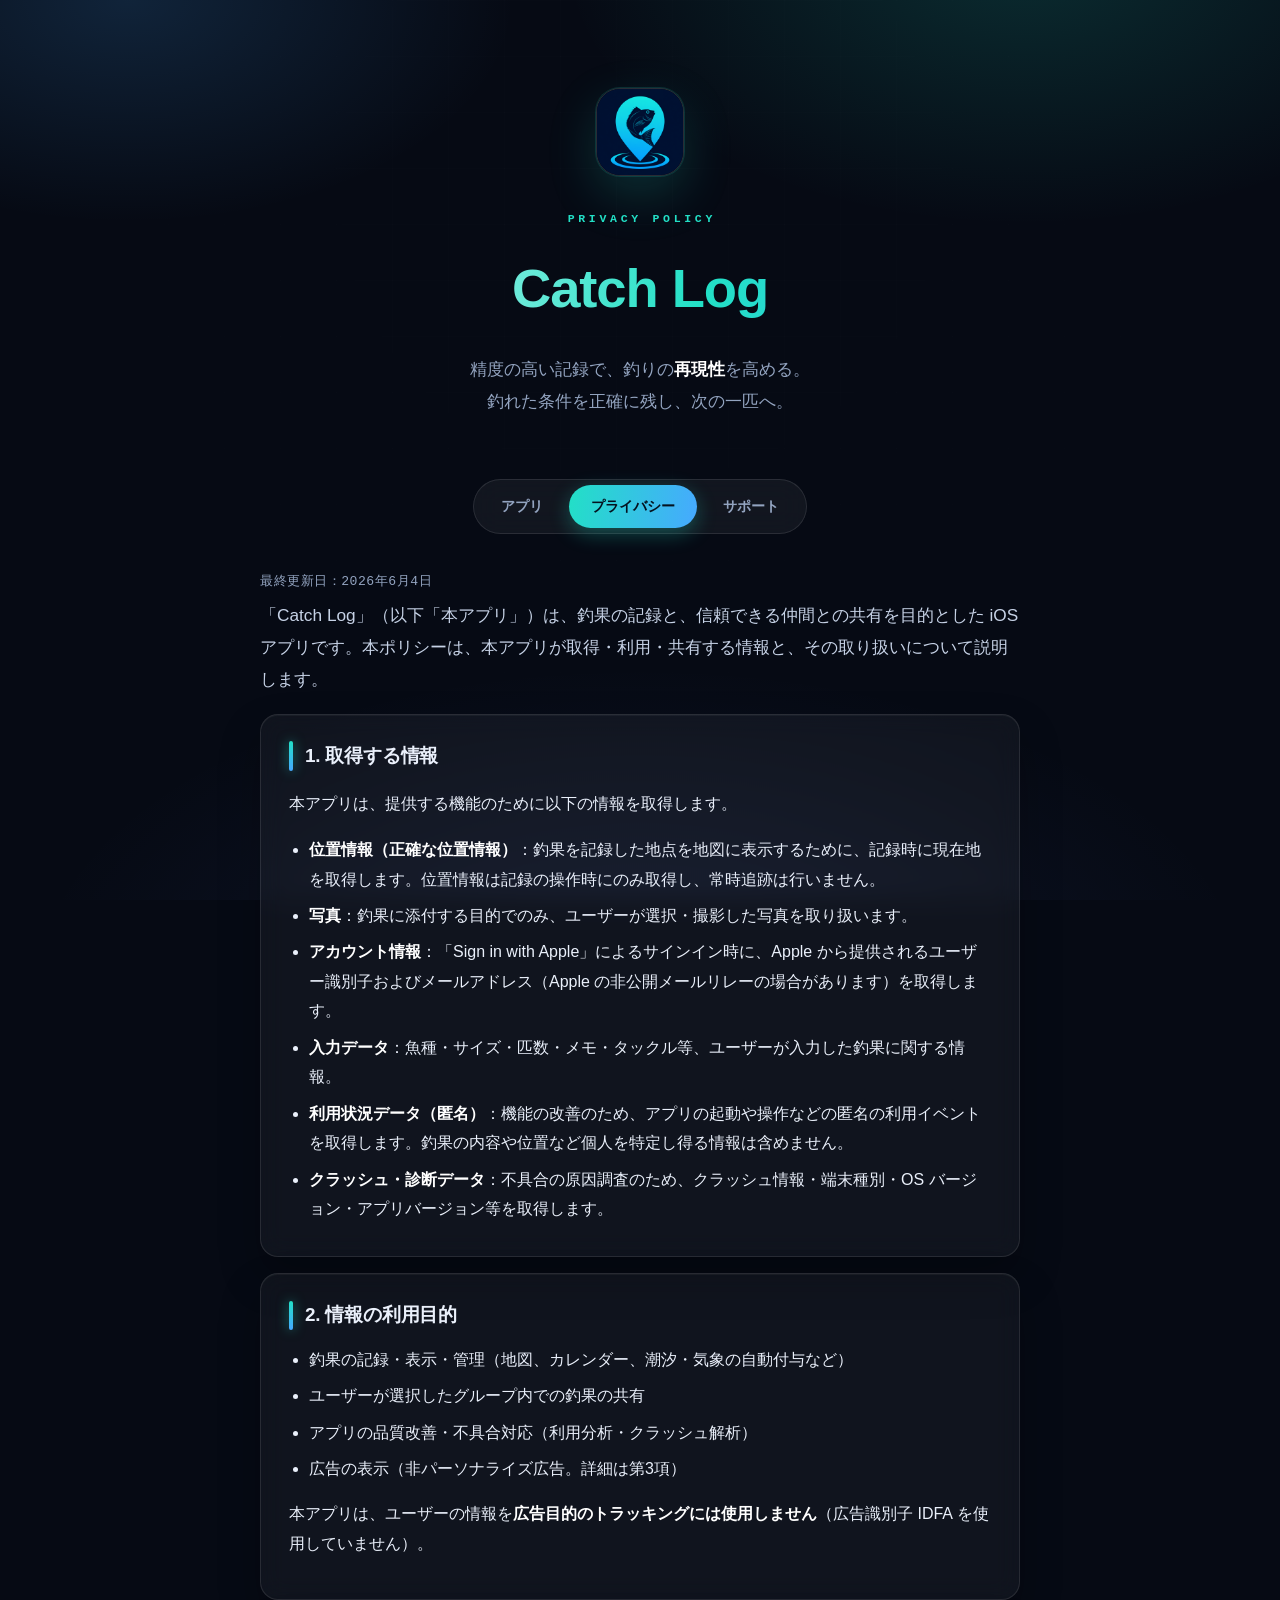
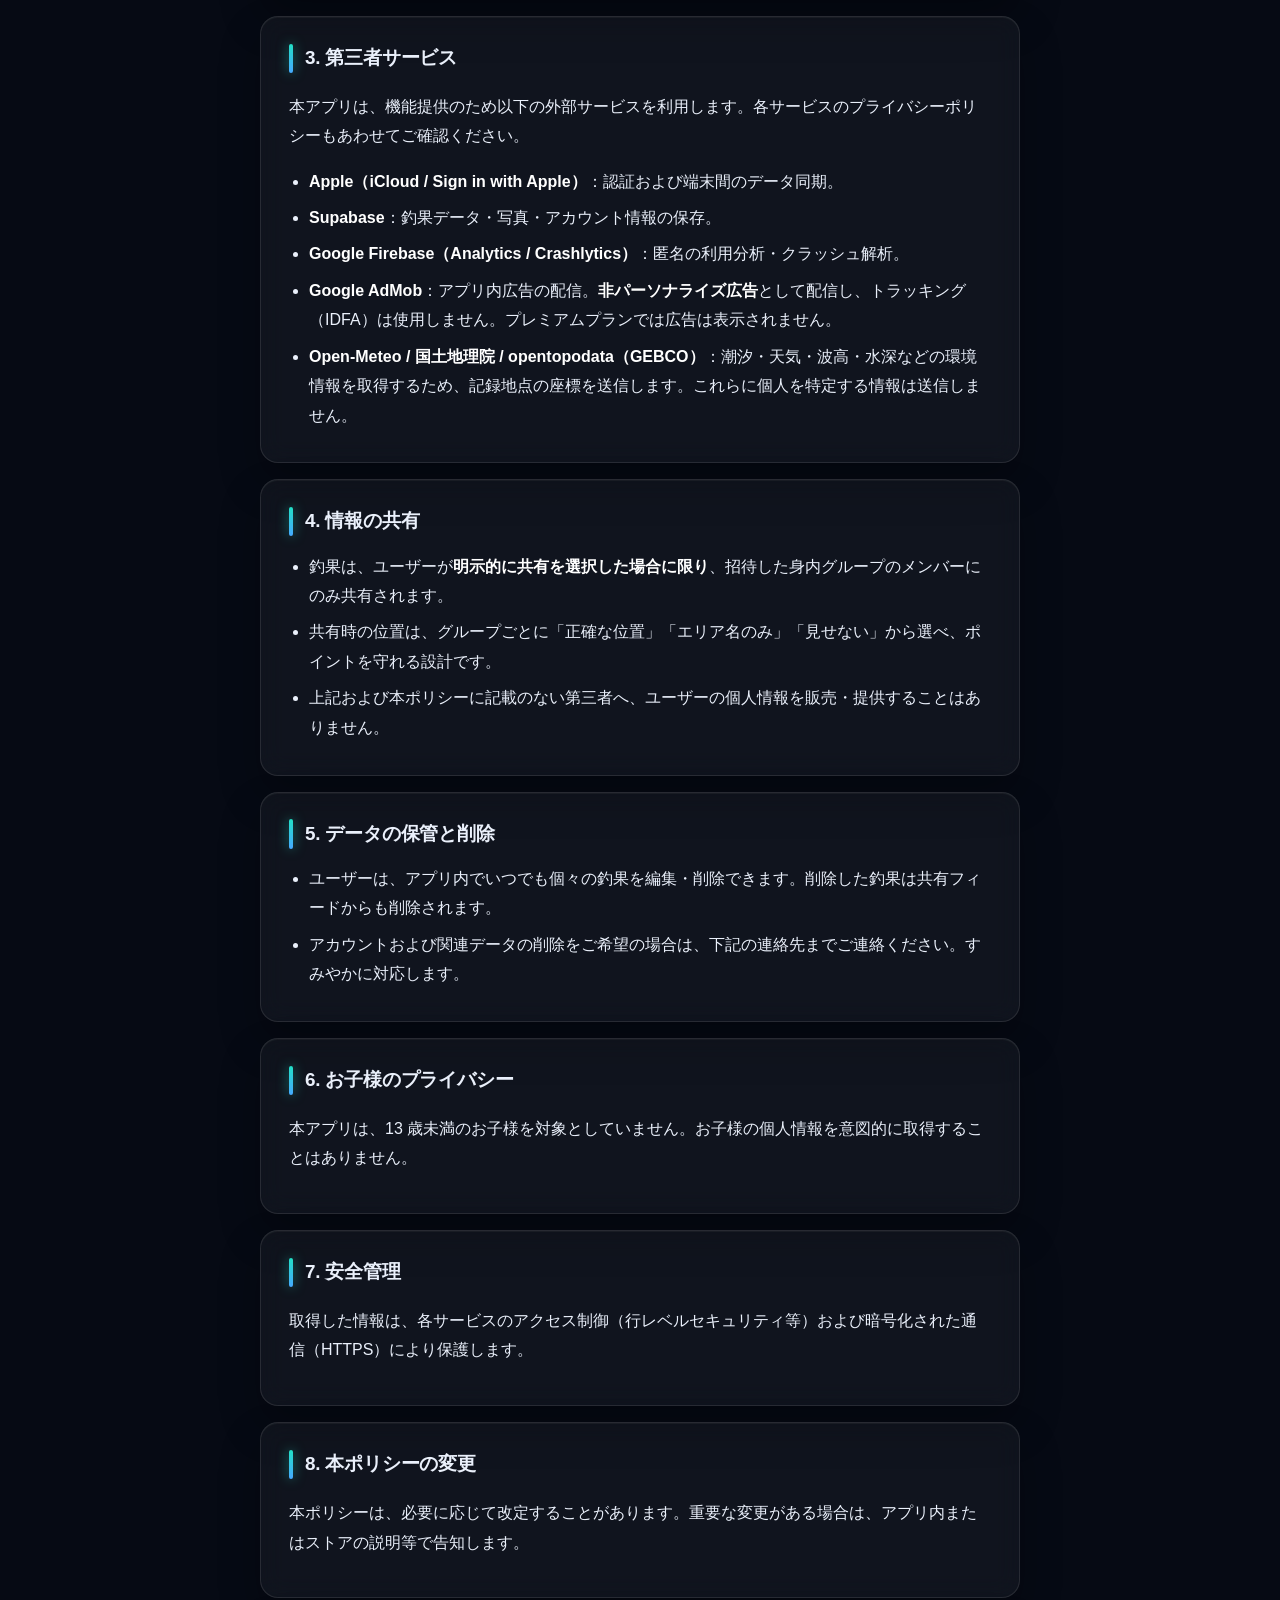
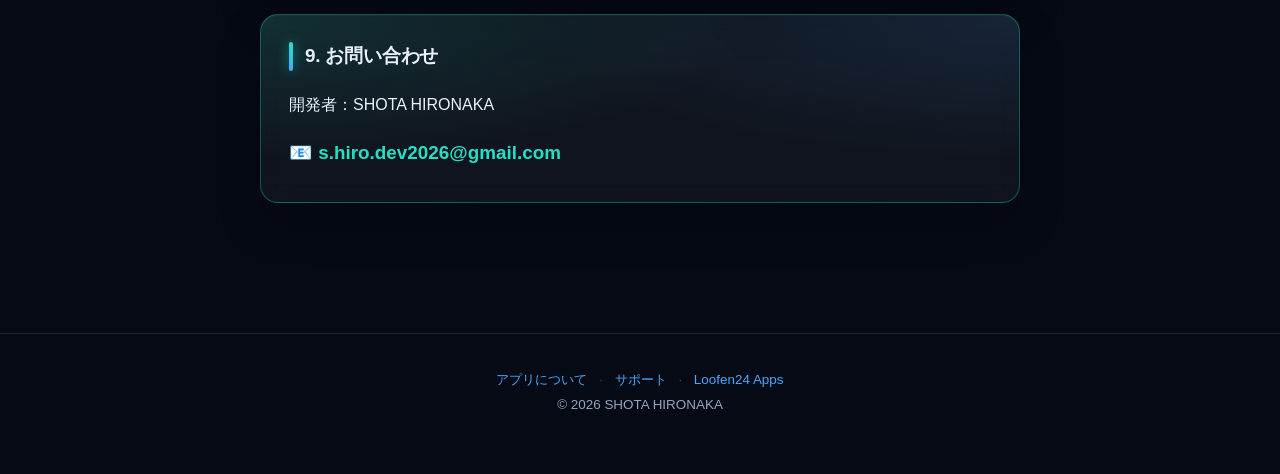
==== index.html @ 87014bbb "アプリ紹介ページ(/catchlog/)への相互リンクを追加(ナビ・フッター・関連リンク)" ====
<!DOCTYPE html>
<html lang="ja">
<head>
<meta charset="UTF-8">
<meta name="viewport" content="width=device-width, initial-scale=1.0">
<title>プライバシーポリシー — Catch Log</title>
<meta name="description" content="釣果記録アプリ Catch Log のプライバシーポリシー。">
<link rel="icon" type="image/png" href="./icon.png">
<link rel="apple-touch-icon" href="./apple-touch-icon.png">
<link rel="stylesheet" href="./style.css">
</head>
<body>

<header class="hero">
  <div class="badge"><img src="./icon.png" alt="Catch Log アイコン" width="84" height="84"></div>
  <p class="eyebrow">PRIVACY POLICY</p>
  <h1>Catch Log</h1>
  <p class="tagline">精度の高い記録で、釣りの<strong>再現性</strong>を高める。<br>釣れた条件を正確に残し、次の一匹へ。</p>
</header>

<nav class="tabs">
  <a href="/catchlog/">アプリ</a>
  <a href="./index.html" aria-current="page">プライバシー</a>
  <a href="./support.html">サポート</a>
</nav>

<main>
  <p class="updated">最終更新日：2026年6月4日</p>
  <p class="lead">「Catch Log」（以下「本アプリ」）は、釣果の記録と、信頼できる仲間との共有を目的とした iOS アプリです。本ポリシーは、本アプリが取得・利用・共有する情報と、その取り扱いについて説明します。</p>

  <section class="card">
    <h2>1. 取得する情報</h2>
    <p>本アプリは、提供する機能のために以下の情報を取得します。</p>
    <ul>
      <li><strong>位置情報（正確な位置情報）</strong>：釣果を記録した地点を地図に表示するために、記録時に現在地を取得します。位置情報は記録の操作時にのみ取得し、常時追跡は行いません。</li>
      <li><strong>写真</strong>：釣果に添付する目的でのみ、ユーザーが選択・撮影した写真を取り扱います。</li>
      <li><strong>アカウント情報</strong>：「Sign in with Apple」によるサインイン時に、Apple から提供されるユーザー識別子およびメールアドレス（Apple の非公開メールリレーの場合があります）を取得します。</li>
      <li><strong>入力データ</strong>：魚種・サイズ・匹数・メモ・タックル等、ユーザーが入力した釣果に関する情報。</li>
      <li><strong>利用状況データ（匿名）</strong>：機能の改善のため、アプリの起動や操作などの匿名の利用イベントを取得します。釣果の内容や位置など個人を特定し得る情報は含めません。</li>
      <li><strong>クラッシュ・診断データ</strong>：不具合の原因調査のため、クラッシュ情報・端末種別・OS バージョン・アプリバージョン等を取得します。</li>
    </ul>
  </section>

  <section class="card">
    <h2>2. 情報の利用目的</h2>
    <ul>
      <li>釣果の記録・表示・管理（地図、カレンダー、潮汐・気象の自動付与など）</li>
      <li>ユーザーが選択したグループ内での釣果の共有</li>
      <li>アプリの品質改善・不具合対応（利用分析・クラッシュ解析）</li>
      <li>広告の表示（非パーソナライズ広告。詳細は第3項）</li>
    </ul>
    <p>本アプリは、ユーザーの情報を<strong>広告目的のトラッキングには使用しません</strong>（広告識別子 IDFA を使用していません）。</p>
  </section>

  <section class="card">
    <h2>3. 第三者サービス</h2>
    <p>本アプリは、機能提供のため以下の外部サービスを利用します。各サービスのプライバシーポリシーもあわせてご確認ください。</p>
    <ul>
      <li><strong>Apple（iCloud / Sign in with Apple）</strong>：認証および端末間のデータ同期。</li>
      <li><strong>Supabase</strong>：釣果データ・写真・アカウント情報の保存。</li>
      <li><strong>Google Firebase（Analytics / Crashlytics）</strong>：匿名の利用分析・クラッシュ解析。</li>
      <li><strong>Google AdMob</strong>：アプリ内広告の配信。<strong>非パーソナライズ広告</strong>として配信し、トラッキング（IDFA）は使用しません。プレミアムプランでは広告は表示されません。</li>
      <li><strong>Open-Meteo / 国土地理院 / opentopodata（GEBCO）</strong>：潮汐・天気・波高・水深などの環境情報を取得するため、記録地点の座標を送信します。これらに個人を特定する情報は送信しません。</li>
    </ul>
  </section>

  <section class="card">
    <h2>4. 情報の共有</h2>
    <ul>
      <li>釣果は、ユーザーが<strong>明示的に共有を選択した場合に限り</strong>、招待した身内グループのメンバーにのみ共有されます。</li>
      <li>共有時の位置は、グループごとに「正確な位置」「エリア名のみ」「見せない」から選べ、ポイントを守れる設計です。</li>
      <li>上記および本ポリシーに記載のない第三者へ、ユーザーの個人情報を販売・提供することはありません。</li>
    </ul>
  </section>

  <section class="card">
    <h2>5. データの保管と削除</h2>
    <ul>
      <li>ユーザーは、アプリ内でいつでも個々の釣果を編集・削除できます。削除した釣果は共有フィードからも削除されます。</li>
      <li>アカウントおよび関連データの削除をご希望の場合は、下記の連絡先までご連絡ください。すみやかに対応します。</li>
    </ul>
  </section>

  <section class="card">
    <h2>6. お子様のプライバシー</h2>
    <p>本アプリは、13 歳未満のお子様を対象としていません。お子様の個人情報を意図的に取得することはありません。</p>
  </section>

  <section class="card">
    <h2>7. 安全管理</h2>
    <p>取得した情報は、各サービスのアクセス制御（行レベルセキュリティ等）および暗号化された通信（HTTPS）により保護します。</p>
  </section>

  <section class="card">
    <h2>8. 本ポリシーの変更</h2>
    <p>本ポリシーは、必要に応じて改定することがあります。重要な変更がある場合は、アプリ内またはストアの説明等で告知します。</p>
  </section>

  <section class="card highlight">
    <h2>9. お問い合わせ</h2>
    <p>開発者：SHOTA HIRONAKA</p>
    <p class="email">📧 <a href="mailto:s.hiro.dev2026@gmail.com">s.hiro.dev2026@gmail.com</a></p>
  </section>
</main>

<footer>
  <a href="/catchlog/">アプリについて</a>
  <span class="dot">·</span>
  <a href="./support.html">サポート</a>
  <span class="dot">·</span>
  <a href="/">Loofen24 Apps</a>
  <br>© 2026 SHOTA HIRONAKA
</footer>

</body>
</html>
---- style.css ----
/* Catch Log — 開発元サイト共通スタイル（先進的・テック系ダークテーマ）
   ブランド: 濃紺(#01173B) を基盤に ティール→シアン のグラデーションアクセント。 */

:root {
  --bg: #060a14;
  --bg-soft: #0b1426;
  --ink: #eaf0fb;
  --muted: #93a4c0;
  --teal: #22e0c6;
  --cyan: #46a9ff;
  --indigo: #6d8bff;
  --border: rgba(255, 255, 255, 0.10);
  --card: rgba(255, 255, 255, 0.045);
  --radius: 18px;
}

* { box-sizing: border-box; }
html { scroll-behavior: smooth; }
body {
  font-family: -apple-system, BlinkMacSystemFont, "Hiragino Sans", "Noto Sans JP", "Inter", sans-serif;
  line-height: 1.85;
  margin: 0;
  color: var(--ink);
  background: var(--bg);
  -webkit-font-smoothing: antialiased;
  position: relative;
  overflow-x: hidden;
}
/* 背景のグラデーション・グロー＋微細グリッド */
body::before {
  content: ""; position: fixed; inset: 0; z-index: -2; pointer-events: none;
  background:
    radial-gradient(60% 50% at 80% -5%, rgba(34, 224, 198, 0.16), transparent 60%),
    radial-gradient(55% 45% at 10% 0%, rgba(70, 169, 255, 0.16), transparent 55%),
    radial-gradient(80% 60% at 50% 110%, rgba(109, 139, 255, 0.10), transparent 60%),
    var(--bg);
}
body::after {
  content: ""; position: fixed; inset: 0; z-index: -1; pointer-events: none; opacity: .5;
  background-image:
    linear-gradient(rgba(255,255,255,.025) 1px, transparent 1px),
    linear-gradient(90deg, rgba(255,255,255,.025) 1px, transparent 1px);
  background-size: 56px 56px;
  mask-image: radial-gradient(circle at 50% 20%, #000 0%, transparent 75%);
  -webkit-mask-image: radial-gradient(circle at 50% 20%, #000 0%, transparent 75%);
}

a { color: var(--cyan); text-decoration: none; }
a:hover { color: var(--teal); }

/* ---- ヒーロー ---- */
.hero { text-align: center; padding: 88px 20px 36px; }
.hero .badge {
  display: inline-block; width: 88px; height: 88px; margin-bottom: 22px;
  border-radius: 24px; overflow: hidden;
  border: 1px solid rgba(255, 255, 255, 0.14);
  box-shadow: 0 0 0 1px rgba(34,224,198,.15), 0 18px 50px rgba(34, 224, 198, 0.18);
}
.hero .badge img { width: 100%; height: 100%; display: block; object-fit: cover; }
.hero .eyebrow {
  font-family: ui-monospace, "SF Mono", Menlo, monospace;
  letter-spacing: .32em; font-size: .72rem; font-weight: 600;
  color: var(--teal); margin: 0 0 10px; text-indent: .32em;
}
.hero h1 {
  font-size: clamp(2.4rem, 6vw, 3.4rem); margin: 0; font-weight: 800; letter-spacing: -.02em;
  background: linear-gradient(100deg, #ffffff 10%, var(--teal) 55%, var(--cyan) 100%);
  -webkit-background-clip: text; background-clip: text; color: transparent;
}
.hero .tagline { font-size: 1.08rem; color: var(--muted); margin: 14px auto 0; max-width: 30em; }

/* ---- ナビ（セグメント風グラスピル） ---- */
nav.tabs {
  position: sticky; top: 16px; z-index: 10;
  display: flex; gap: 4px; justify-content: center; width: fit-content; margin: 26px auto 0;
  padding: 5px; border-radius: 999px;
  background: rgba(255, 255, 255, 0.05); border: 1px solid var(--border);
  backdrop-filter: blur(14px); -webkit-backdrop-filter: blur(14px);
}
nav.tabs a {
  color: var(--muted); padding: 8px 22px; border-radius: 999px; font-size: .9rem; font-weight: 600;
}
nav.tabs a:hover { color: var(--ink); }
nav.tabs a[aria-current="page"] {
  color: #04121f;
  background: linear-gradient(100deg, var(--teal), var(--cyan));
  box-shadow: 0 6px 20px rgba(34, 224, 198, 0.3);
}

/* ---- 本文 ---- */
main { max-width: 800px; margin: 0 auto; padding: 36px 20px 90px; }
.updated {
  color: var(--muted); font-size: .82rem; margin: 0 0 6px;
  font-family: ui-monospace, "SF Mono", Menlo, monospace; letter-spacing: .04em;
}
.lead { font-size: 1.08rem; color: #c6d2e6; margin-top: .2em; }

.card {
  position: relative;
  background: var(--card);
  border: 1px solid var(--border);
  border-radius: var(--radius);
  padding: 24px 28px;
  margin: 16px 0;
  backdrop-filter: blur(12px); -webkit-backdrop-filter: blur(12px);
  box-shadow: 0 1px 0 rgba(255,255,255,.04) inset, 0 20px 40px rgba(0, 0, 0, 0.25);
  transition: transform .25s ease, border-color .25s ease, box-shadow .25s ease;
}
.card:hover {
  transform: translateY(-3px);
  border-color: rgba(34, 224, 198, 0.4);
  box-shadow: 0 1px 0 rgba(255,255,255,.06) inset, 0 26px 56px rgba(0, 0, 0, 0.35);
}
.card h2 {
  font-size: 1.18rem; margin: 0 0 .65em; padding-left: 16px; position: relative;
  color: var(--ink); letter-spacing: -.01em;
}
.card h2::before {
  content: ""; position: absolute; left: 0; top: .15em; bottom: .15em; width: 4px; border-radius: 4px;
  background: linear-gradient(var(--teal), var(--cyan));
  box-shadow: 0 0 12px rgba(34, 224, 198, 0.6);
}
ul { padding-left: 1.25em; margin: .5em 0; }
li { margin: .42em 0; }
strong { color: #fff; }
code { background: rgba(70,169,255,.14); color: #bfe0ff; padding: 1px 6px; border-radius: 6px; font-size: .9em; }

/* 連絡先などの強調カード */
.highlight {
  background:
    radial-gradient(120% 140% at 0% 0%, rgba(34,224,198,.14), transparent 55%),
    radial-gradient(120% 140% at 100% 0%, rgba(70,169,255,.12), transparent 55%),
    var(--card);
  border-color: rgba(34, 224, 198, 0.3);
}
.email { font-size: 1.18rem; font-weight: 700; margin: .4em 0; }
.email a { color: var(--teal); }

footer {
  text-align: center; color: var(--muted); font-size: .84rem;
  padding: 34px 20px 56px; margin-top: 24px;
  border-top: 1px solid var(--border);
}
footer .dot { opacity: .4; margin: 0 8px; }
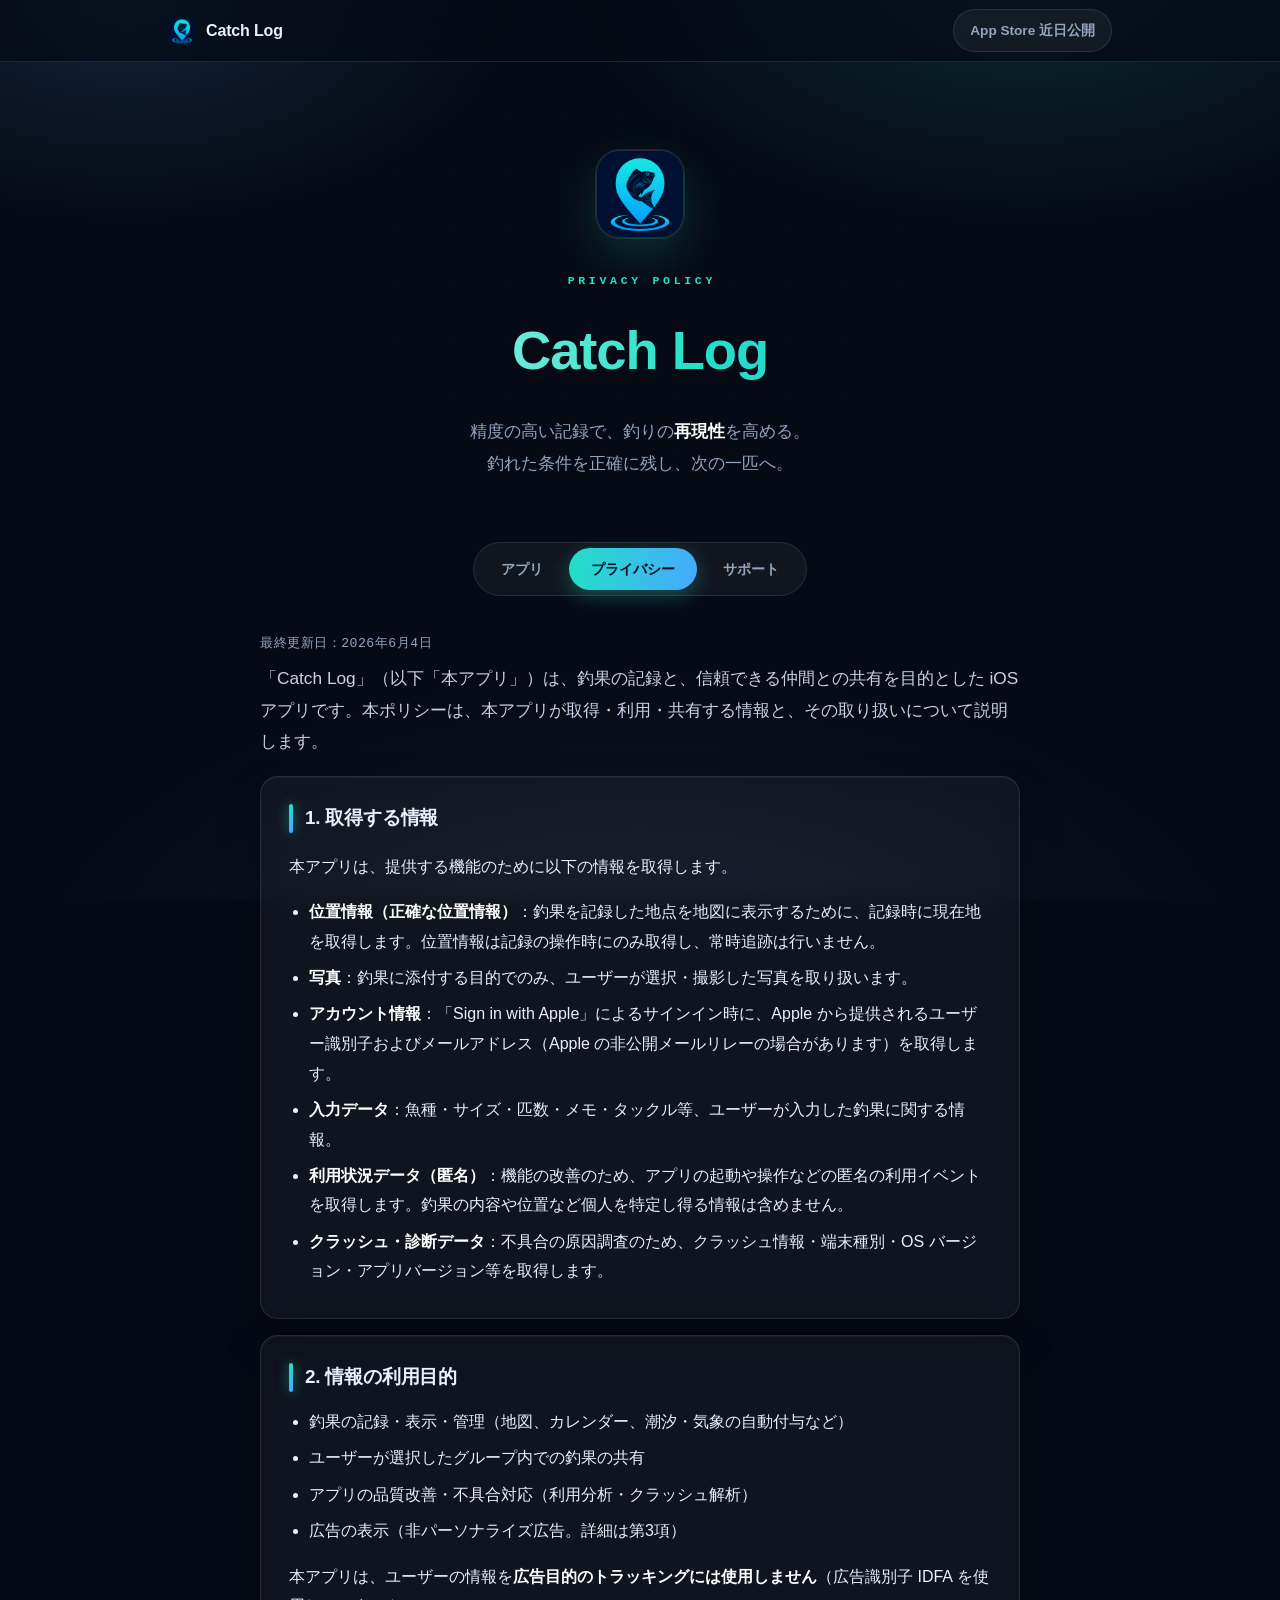
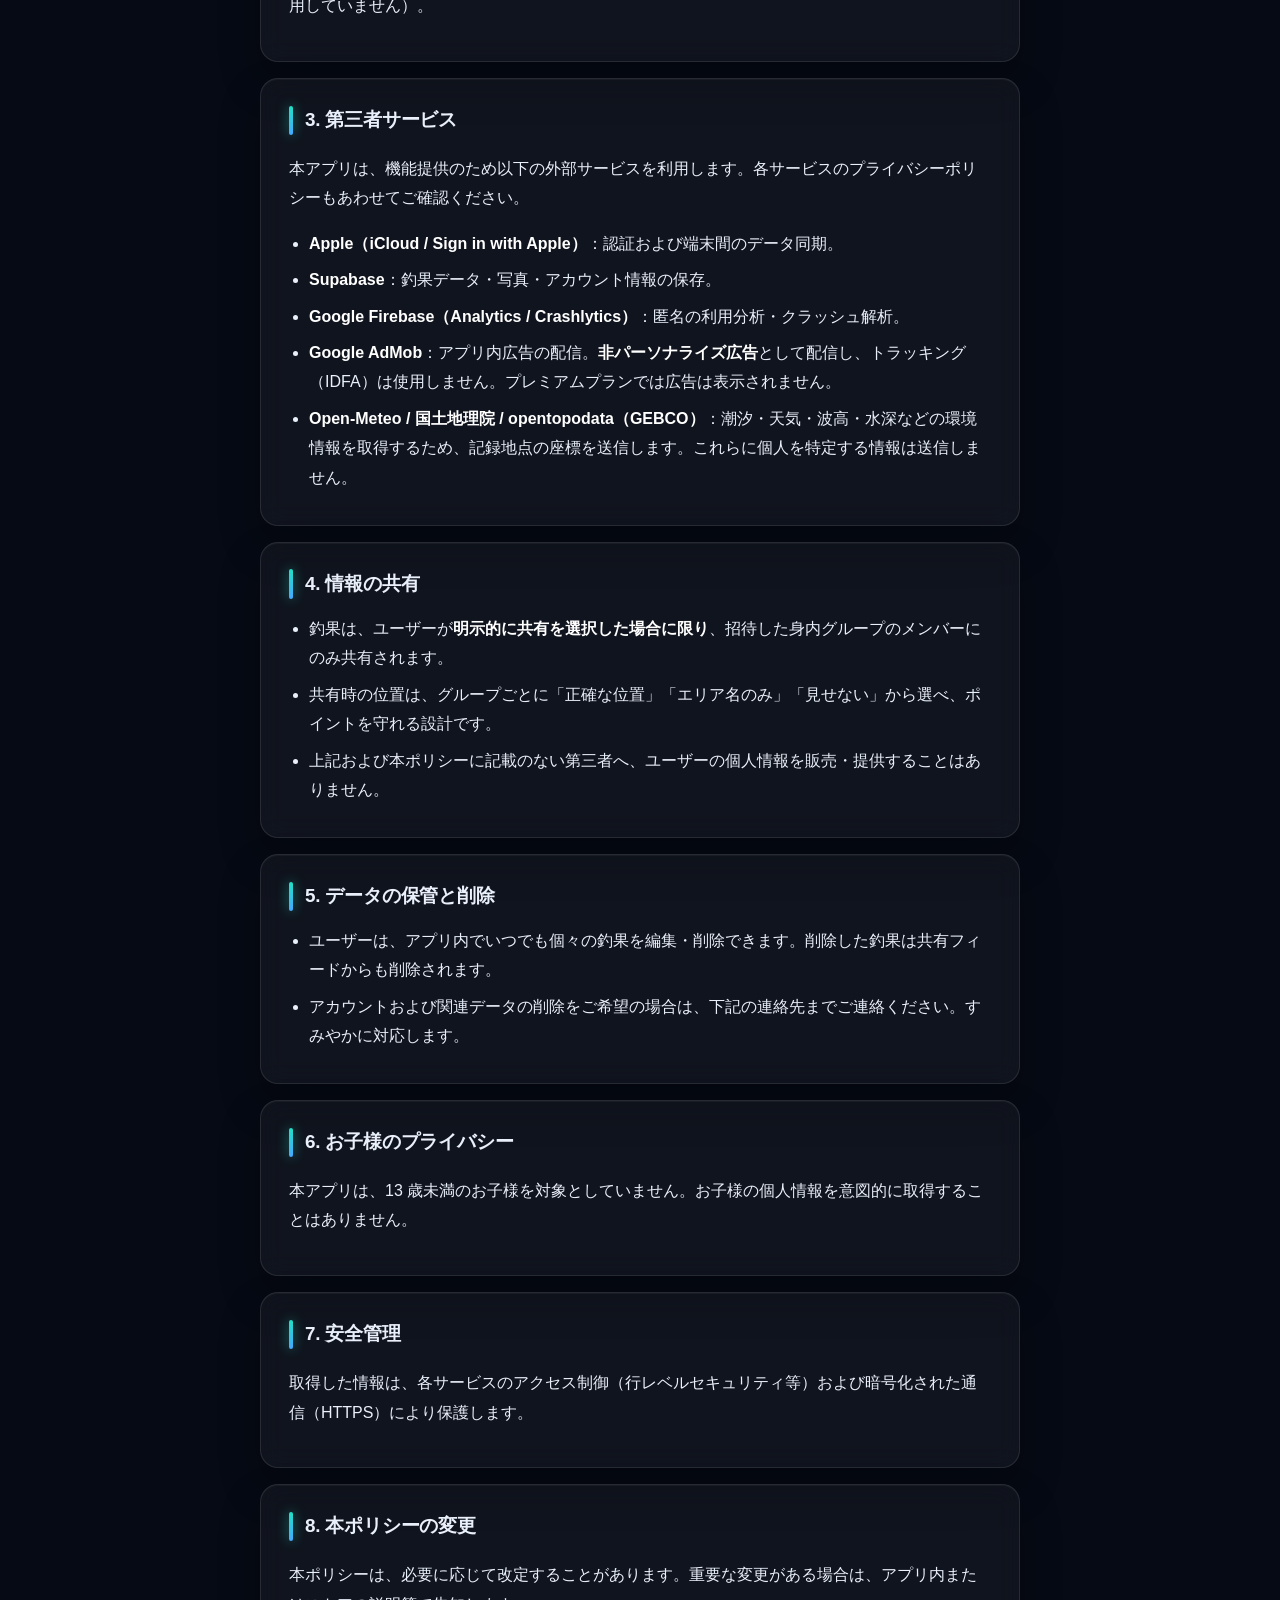
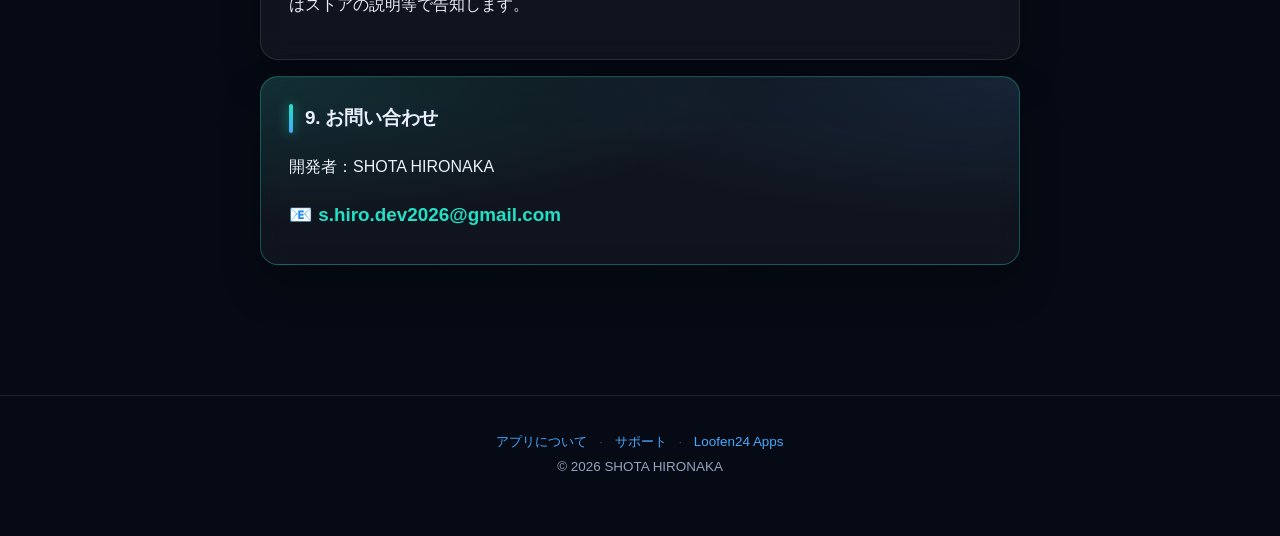
==== commit 9051c727: "上部ヘッダーバーを追加(他アプリと統一: アイコン+ブランド/App Store CTA)" ====
--- a/index.html
+++ b/index.html
@@ -10,6 +10,11 @@
 <link rel="stylesheet" href="./style.css">
 </head>
 <body>
+
+<div class="topbar"><div class="topbar-in">
+  <a class="brand" href="/catchlog/"><img src="./icon.png" alt="">Catch Log</a>
+  <span class="cta soon">App Store 近日公開</span>
+</div></div>
 
 <header class="hero">
   <div class="badge"><img src="./icon.png" alt="Catch Log アイコン" width="84" height="84"></div>
--- a/style.css
+++ b/style.css
@@ -142,3 +142,26 @@
   border-top: 1px solid var(--border);
 }
 footer .dot { opacity: .4; margin: 0 8px; }
+
+/* ---- 上部ヘッダーバー（他アプリと統一） ---- */
+.topbar {
+  position: sticky; top: 0; z-index: 30;
+  background: rgba(6, 10, 20, 0.72);
+  -webkit-backdrop-filter: blur(14px); backdrop-filter: blur(14px);
+  border-bottom: 1px solid var(--border);
+}
+.topbar-in {
+  max-width: 980px; margin: 0 auto; padding: 9px 18px;
+  display: flex; align-items: center; justify-content: space-between;
+}
+.topbar .brand { display: flex; align-items: center; gap: 10px; font-weight: 800; letter-spacing: -.01em; color: var(--ink); }
+.topbar .brand:hover { color: var(--ink); }
+.topbar .brand img { width: 28px; height: 28px; border-radius: 8px; display: block; }
+.topbar .cta {
+  padding: 8px 16px; border-radius: 999px; font-weight: 700; font-size: .85rem;
+  color: #04121f; background: linear-gradient(100deg, var(--teal), var(--cyan));
+}
+.topbar .cta:hover { color: #04121f; filter: brightness(1.06); }
+.topbar .cta.soon { color: var(--muted); background: rgba(255,255,255,.05); border: 1px solid var(--border); cursor: default; }
+/* セグメントメニューは上部バーの下に重なって固定 */
+nav.tabs { top: 60px; }
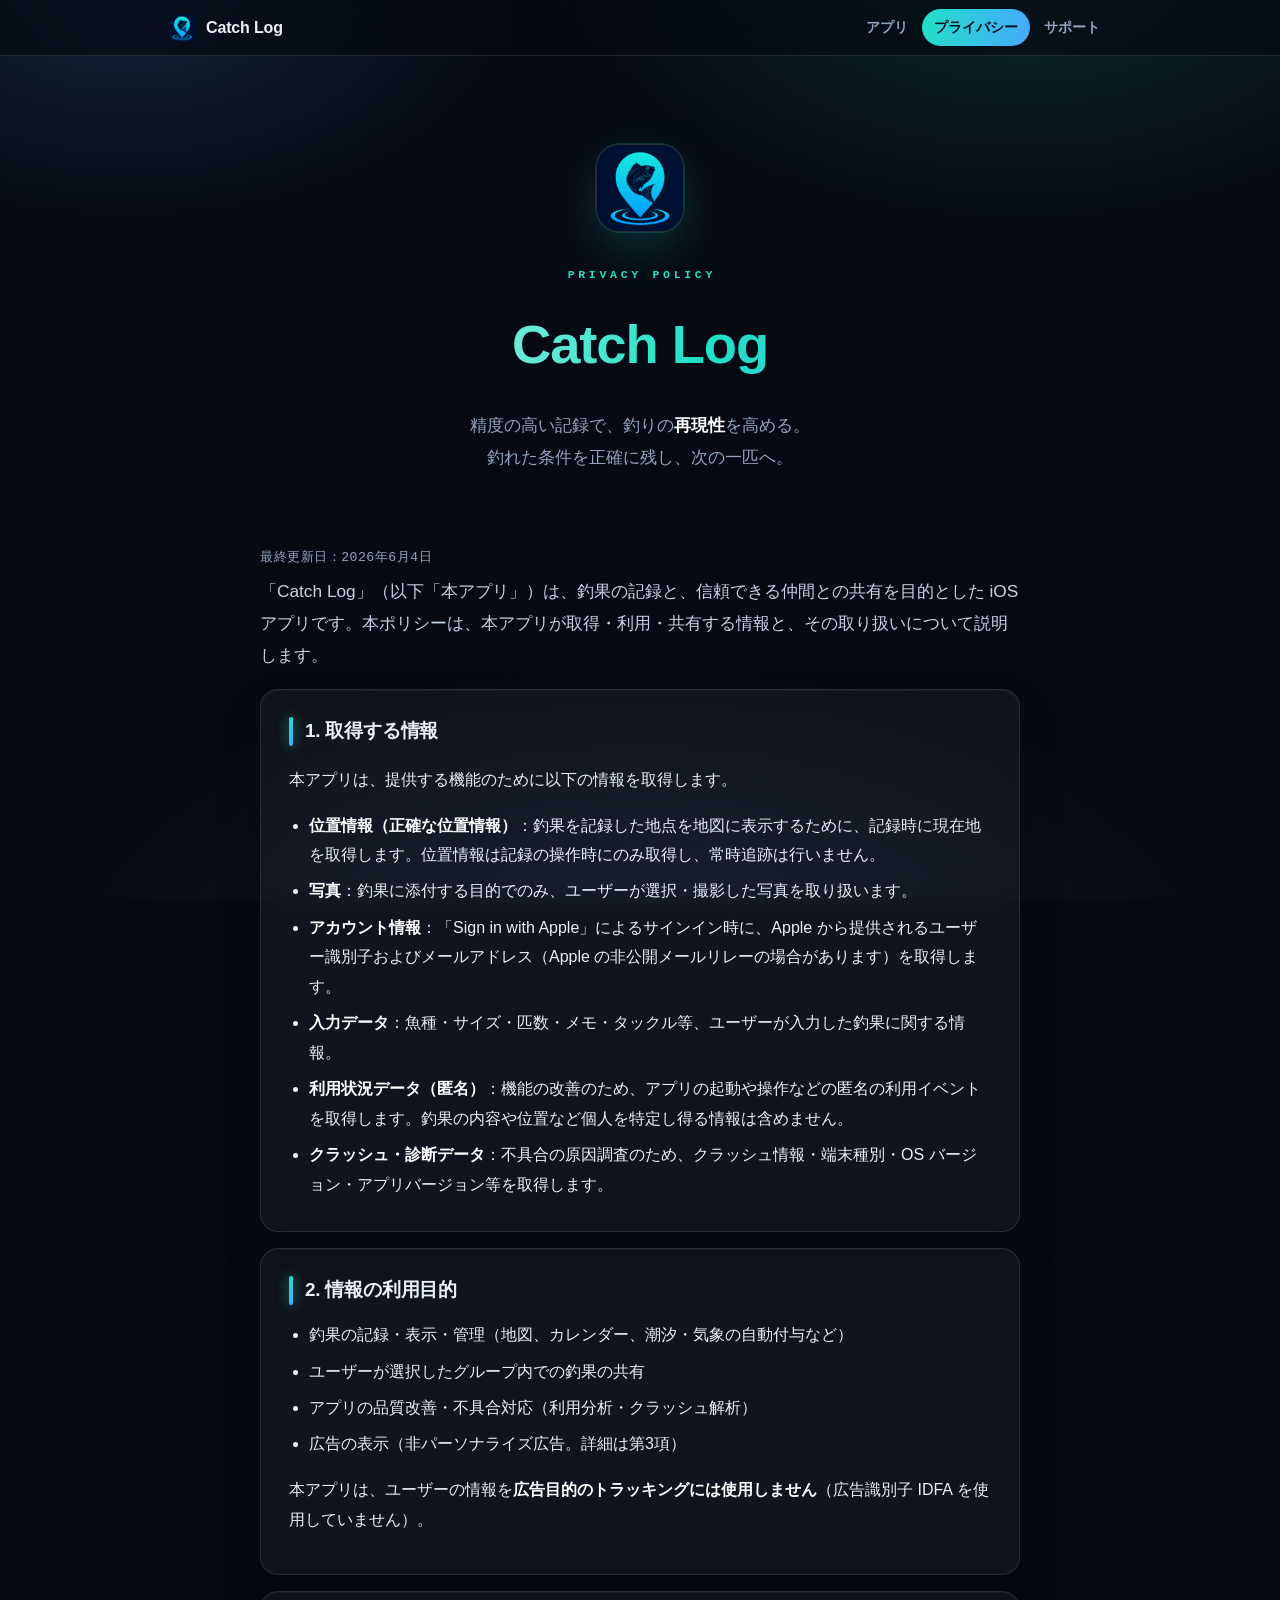
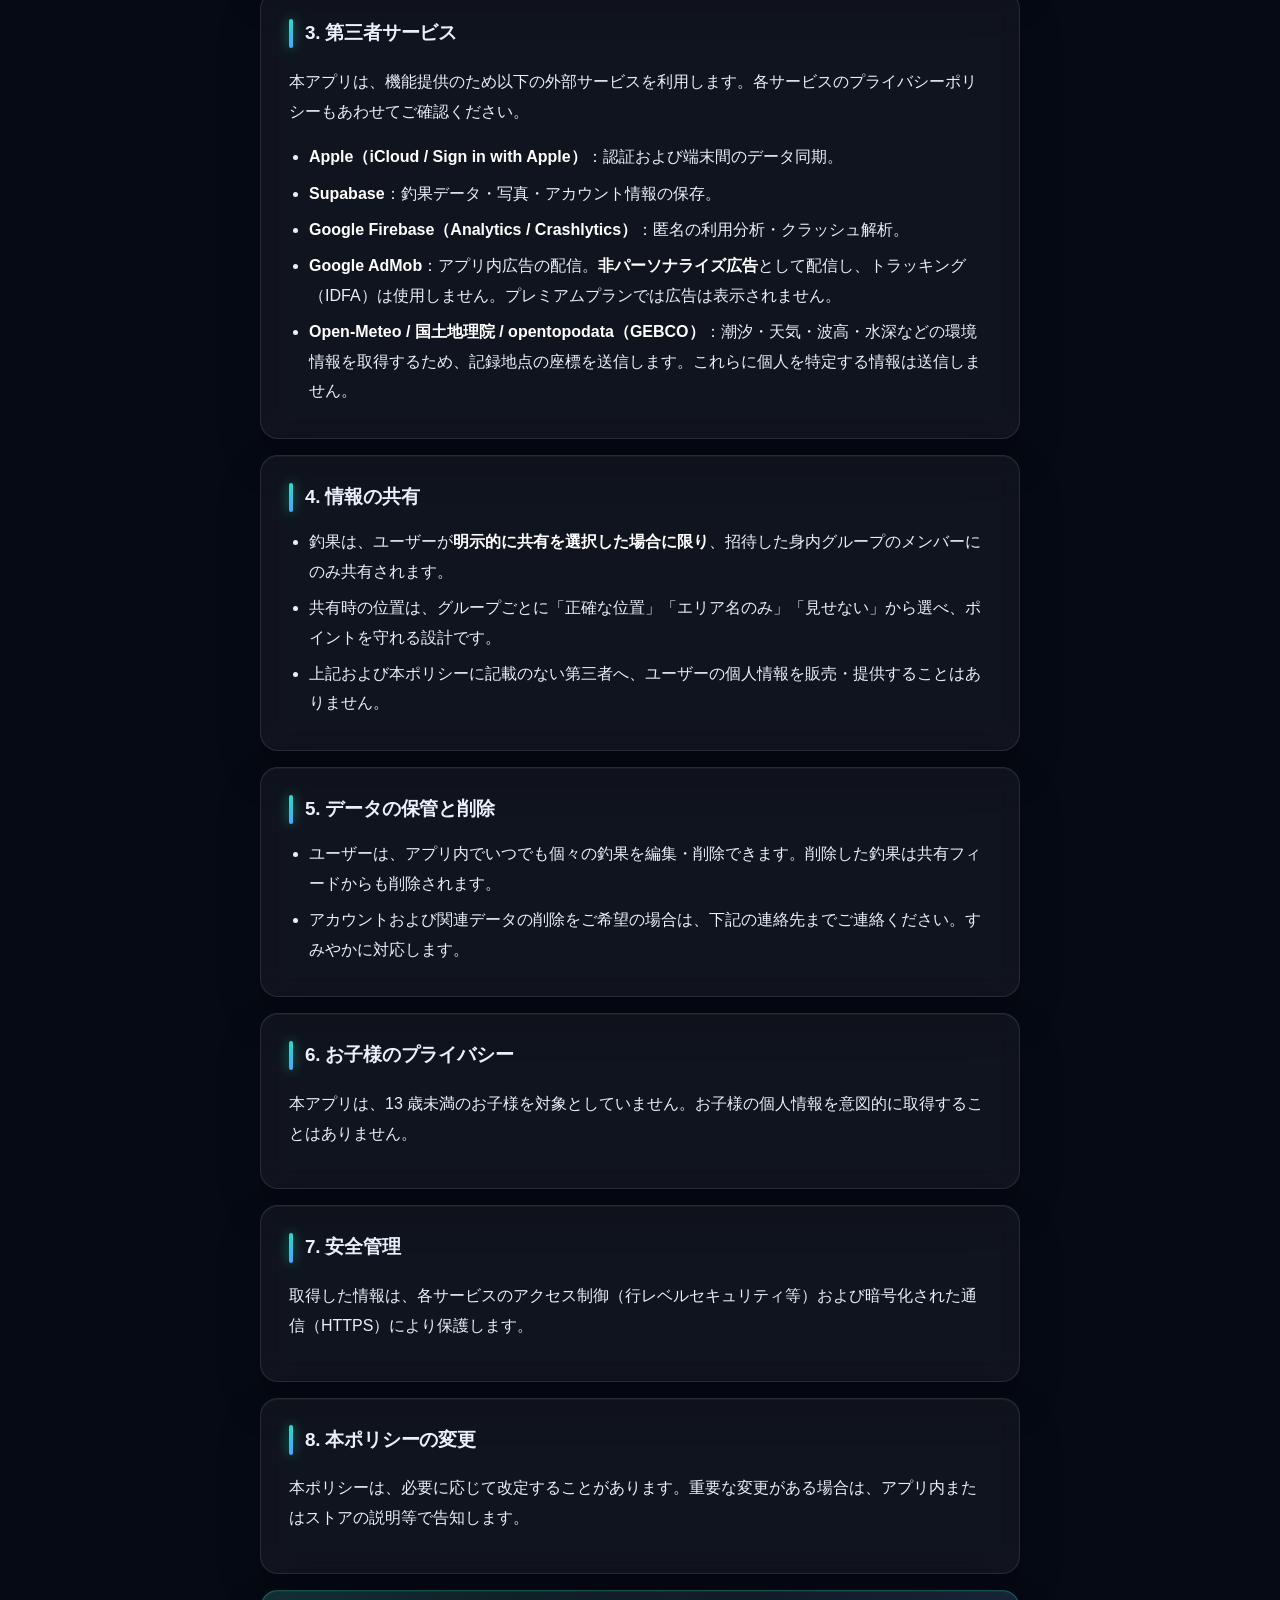
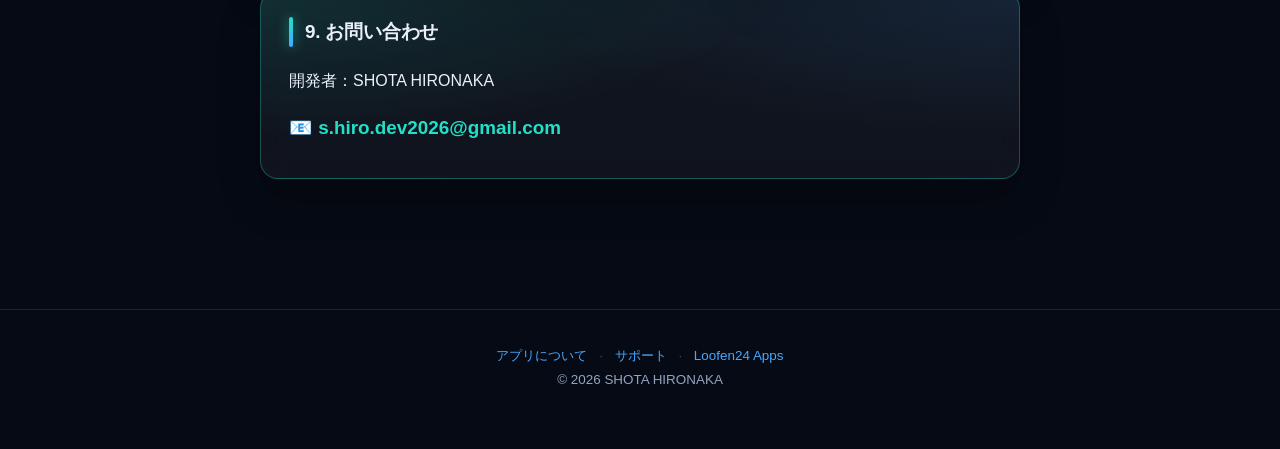
==== commit 55b65b37: "ヘッダーバーにページ切替ナビ(アプリ/プライバシー/サポート)を追加・セグメントメニュー廃止" ====
--- a/index.html
+++ b/index.html
@@ -12,8 +12,12 @@
 <body>
 
 <div class="topbar"><div class="topbar-in">
-  <a class="brand" href="/catchlog/"><img src="./icon.png" alt="">Catch Log</a>
-  <span class="cta soon">App Store 近日公開</span>
+  <a class="brand" href="/catchlog/"><img src="./icon.png" alt=""><span class="brand-name">Catch Log</span></a>
+  <nav class="bar-nav">
+    <a href="/catchlog/">アプリ</a>
+    <a href="./index.html" aria-current="page">プライバシー</a>
+    <a href="./support.html">サポート</a>
+  </nav>
 </div></div>
 
 <header class="hero">
@@ -23,11 +27,6 @@
   <p class="tagline">精度の高い記録で、釣りの<strong>再現性</strong>を高める。<br>釣れた条件を正確に残し、次の一匹へ。</p>
 </header>
 
-<nav class="tabs">
-  <a href="/catchlog/">アプリ</a>
-  <a href="./index.html" aria-current="page">プライバシー</a>
-  <a href="./support.html">サポート</a>
-</nav>
 
 <main>
   <p class="updated">最終更新日：2026年6月4日</p>
--- a/style.css
+++ b/style.css
@@ -165,3 +165,15 @@
 .topbar .cta.soon { color: var(--muted); background: rgba(255,255,255,.05); border: 1px solid var(--border); cursor: default; }
 /* セグメントメニューは上部バーの下に重なって固定 */
 nav.tabs { top: 60px; }
+
+/* ---- 上部バー内ナビ ---- */
+.bar-nav { display: flex; gap: 2px; }
+.bar-nav a { color: var(--muted); padding: 6px 12px; border-radius: 999px; font-size: .85rem; font-weight: 600; white-space: nowrap; }
+.bar-nav a:hover { color: var(--ink); }
+.bar-nav a[aria-current="page"] {
+  color: #04121f; background: linear-gradient(100deg, var(--teal), var(--cyan));
+}
+@media (max-width: 430px) {
+  .topbar .brand-name { display: none; }
+  .bar-nav a { padding: 6px 10px; }
+}
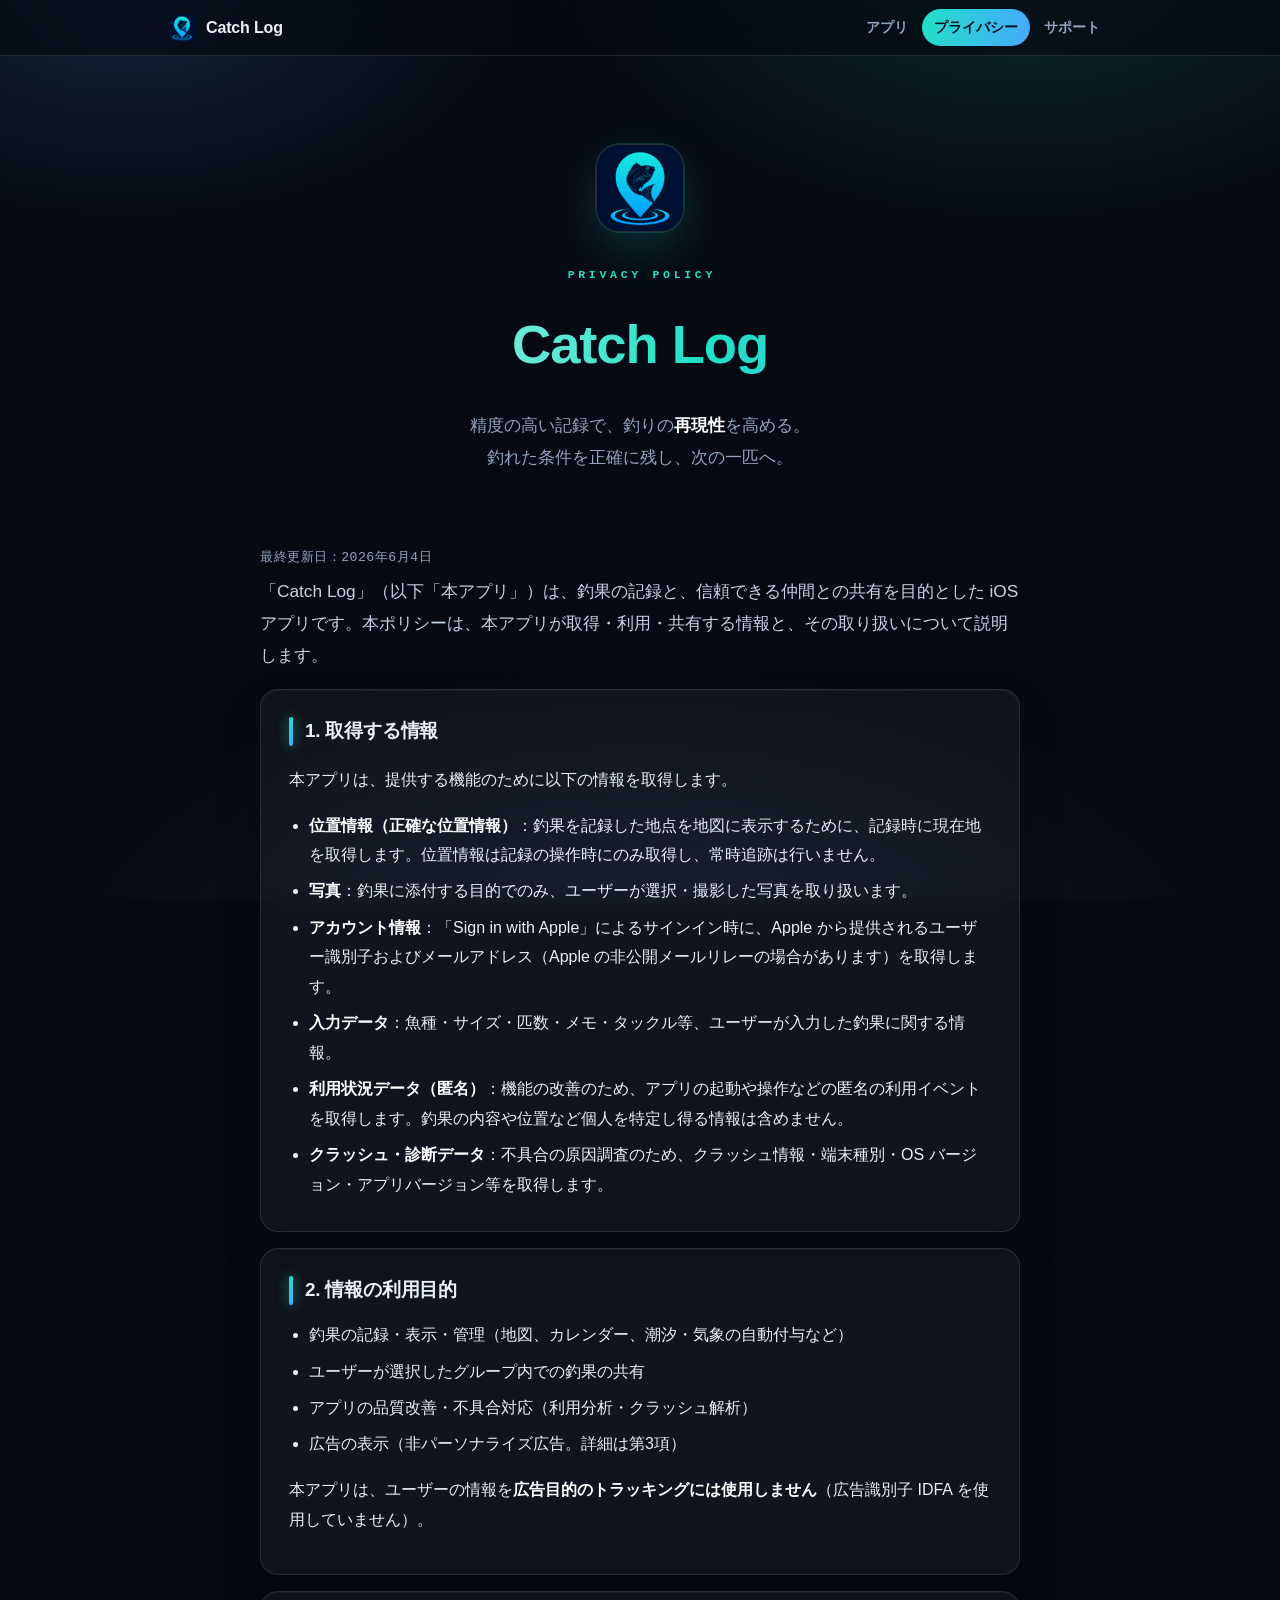
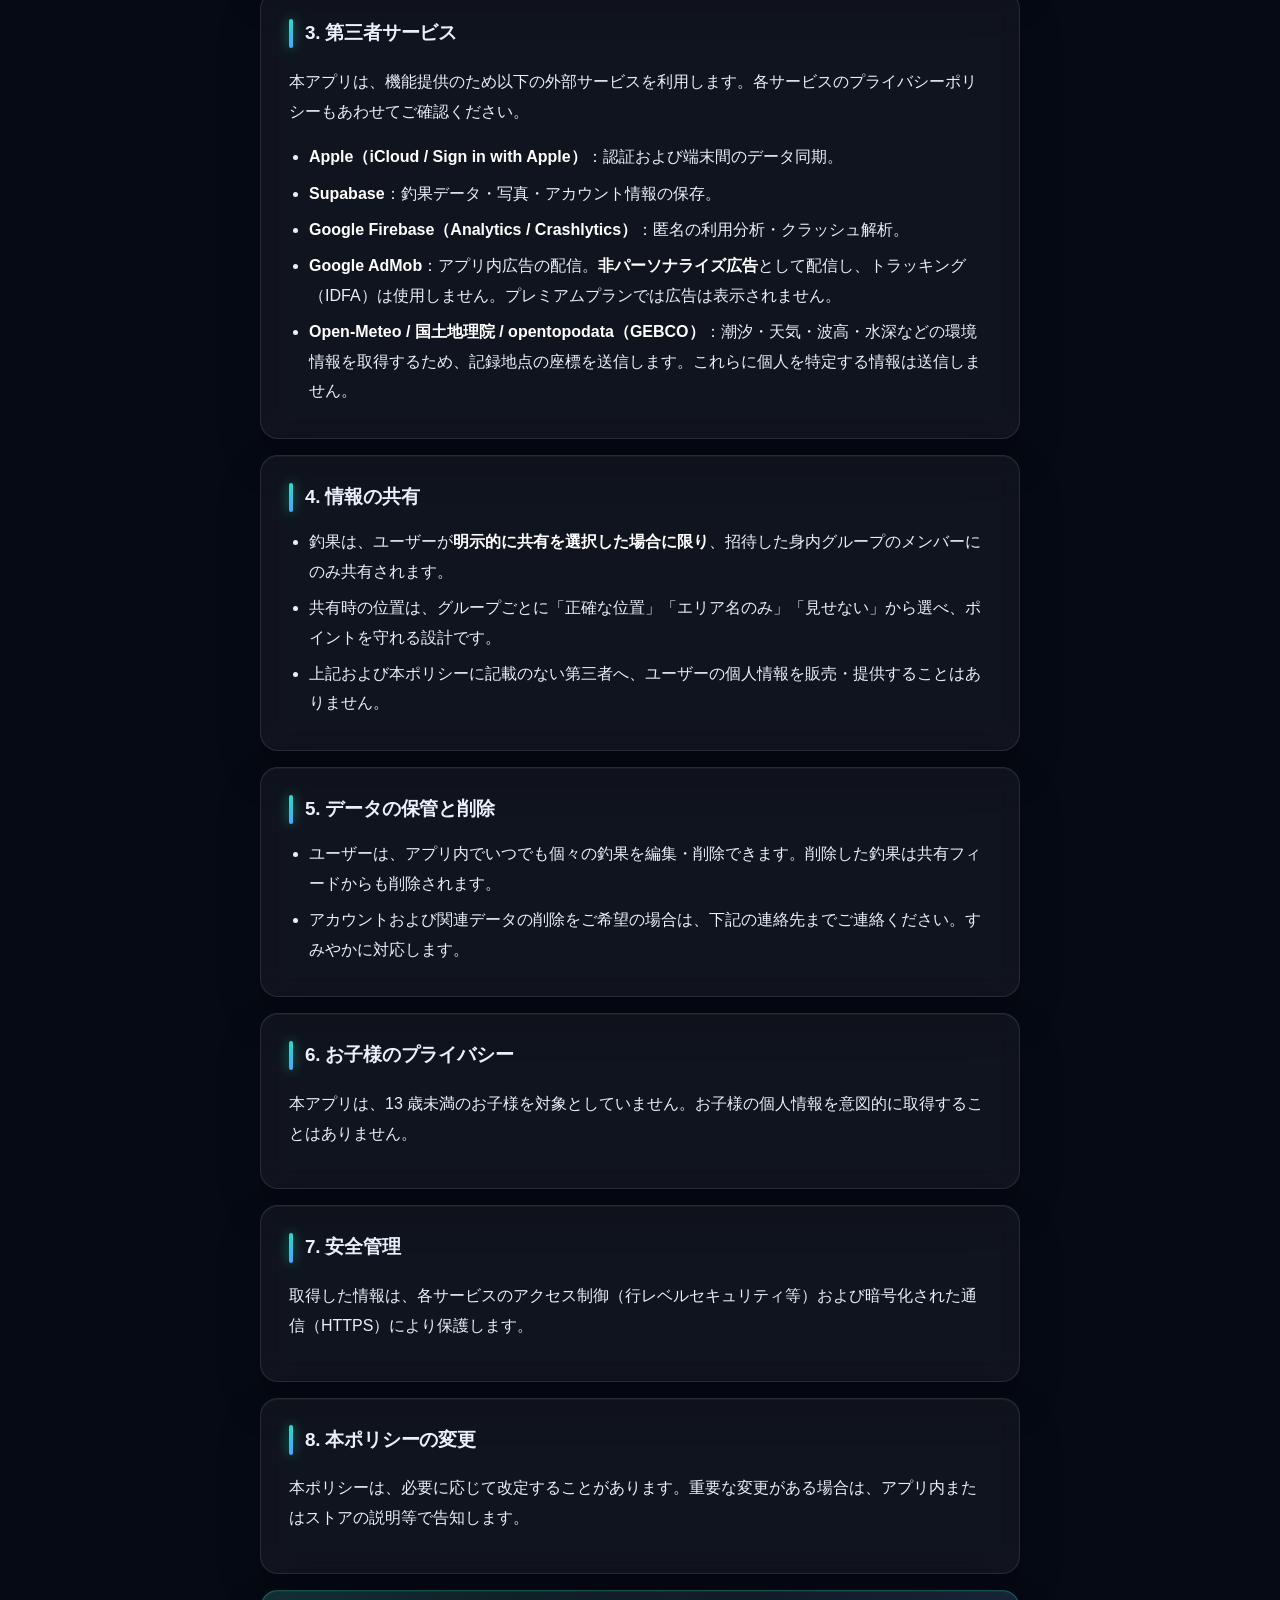
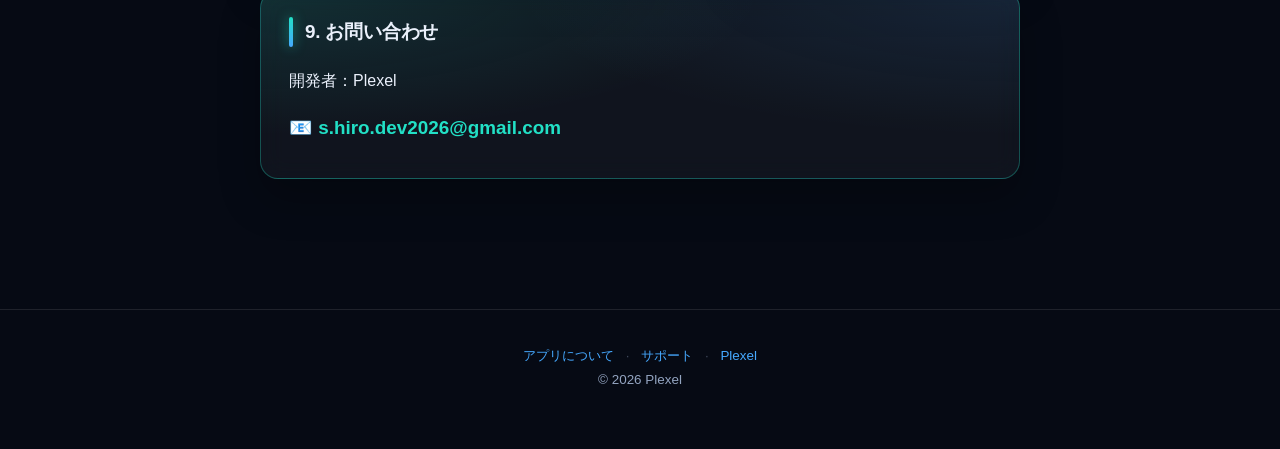
==== commit 20eba9e1: "開発元名をPlexelに統一(フッター・お問い合わせ・ハブリンク)" ====
--- a/index.html
+++ b/index.html
@@ -102,7 +102,7 @@
 
   <section class="card highlight">
     <h2>9. お問い合わせ</h2>
-    <p>開発者：SHOTA HIRONAKA</p>
+    <p>開発者：Plexel</p>
     <p class="email">📧 <a href="mailto:s.hiro.dev2026@gmail.com">s.hiro.dev2026@gmail.com</a></p>
   </section>
 </main>
@@ -112,8 +112,8 @@
   <span class="dot">·</span>
   <a href="./support.html">サポート</a>
   <span class="dot">·</span>
-  <a href="/">Loofen24 Apps</a>
-  <br>© 2026 SHOTA HIRONAKA
+  <a href="/">Plexel</a>
+  <br>© 2026 Plexel
 </footer>
 
 </body>
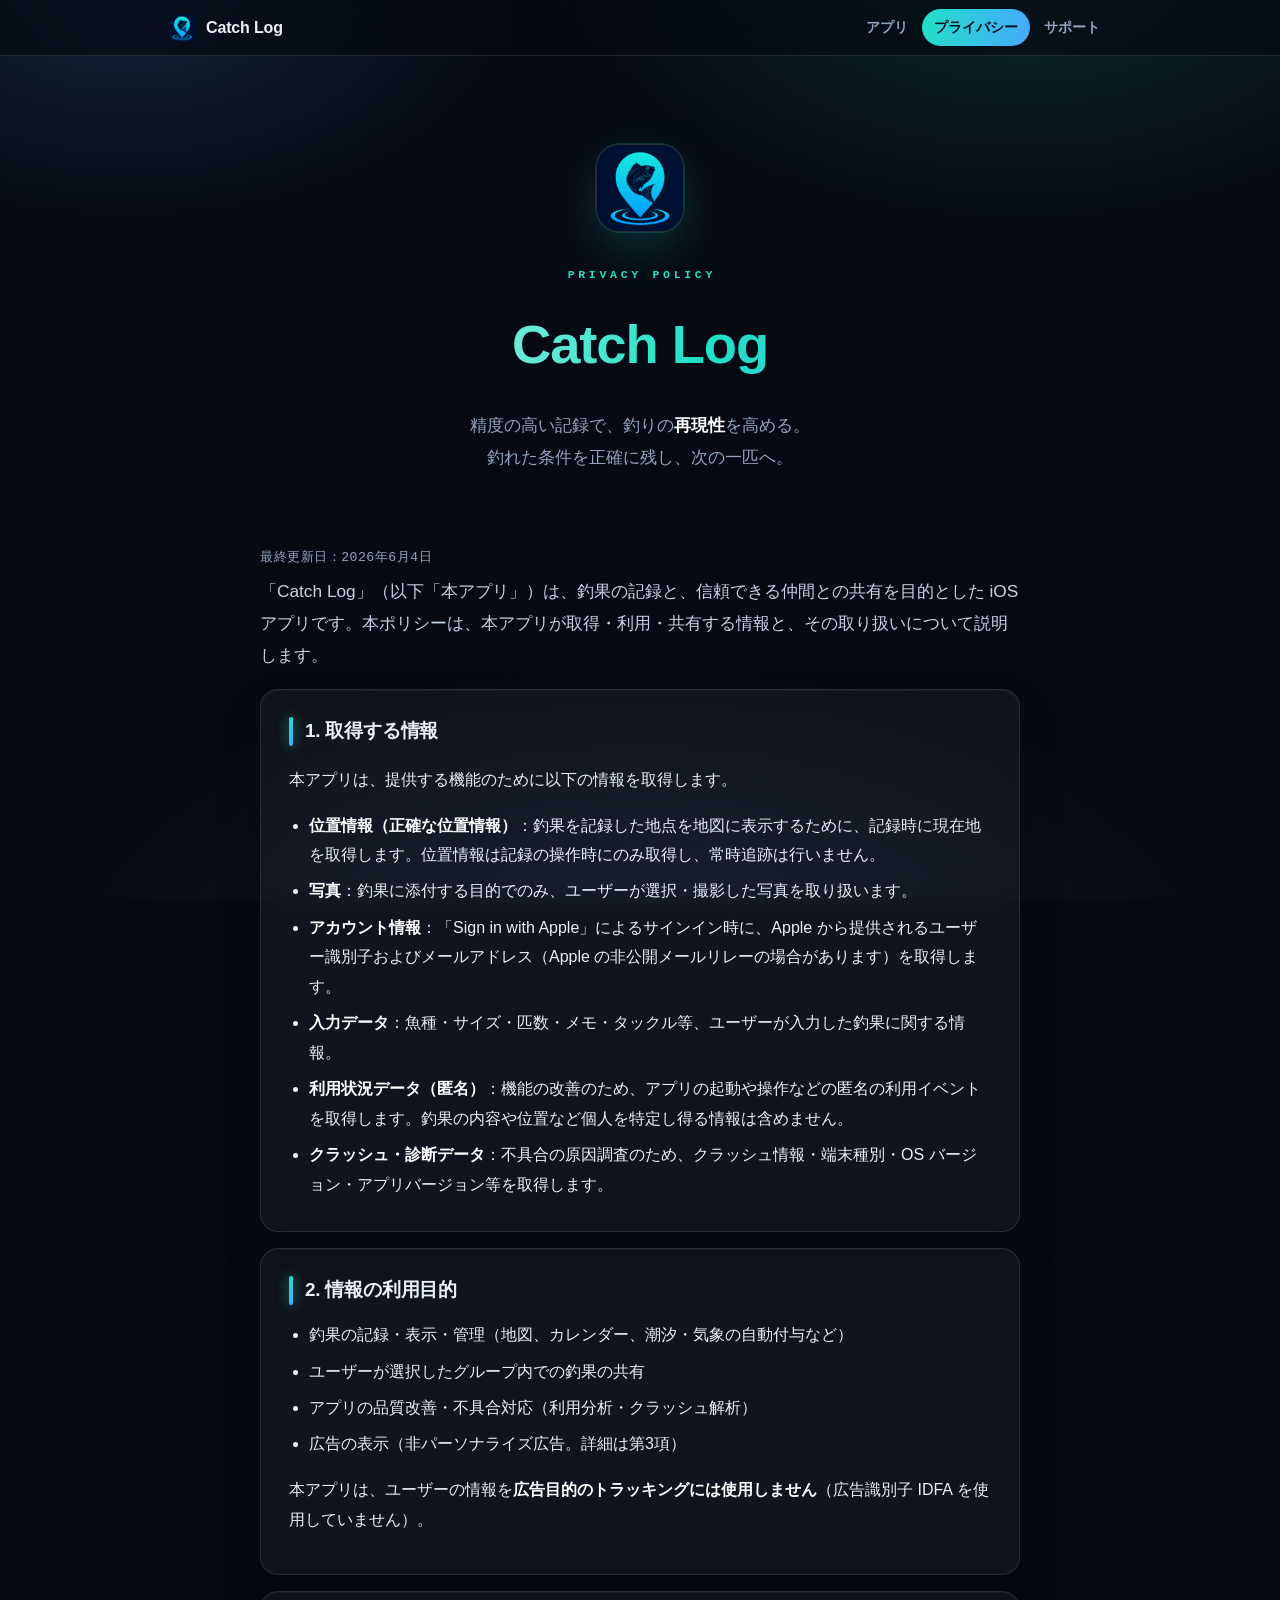
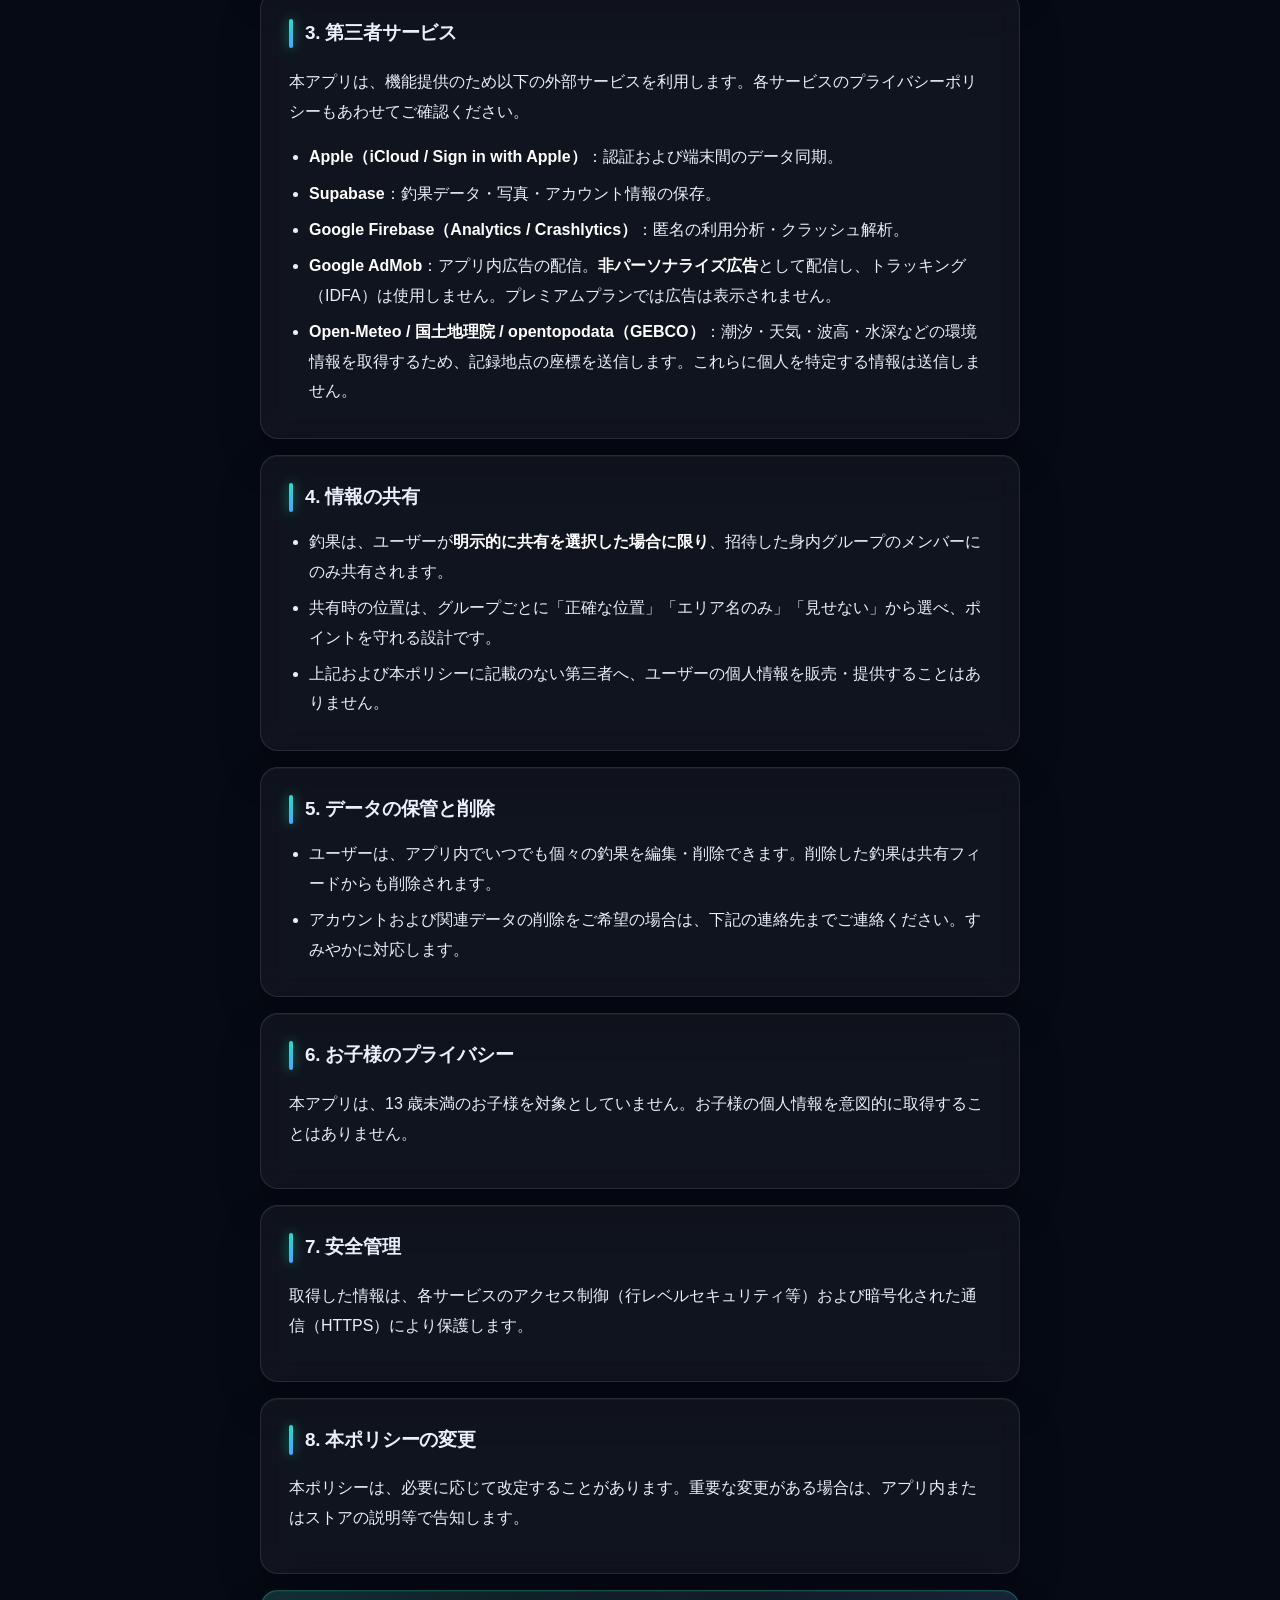
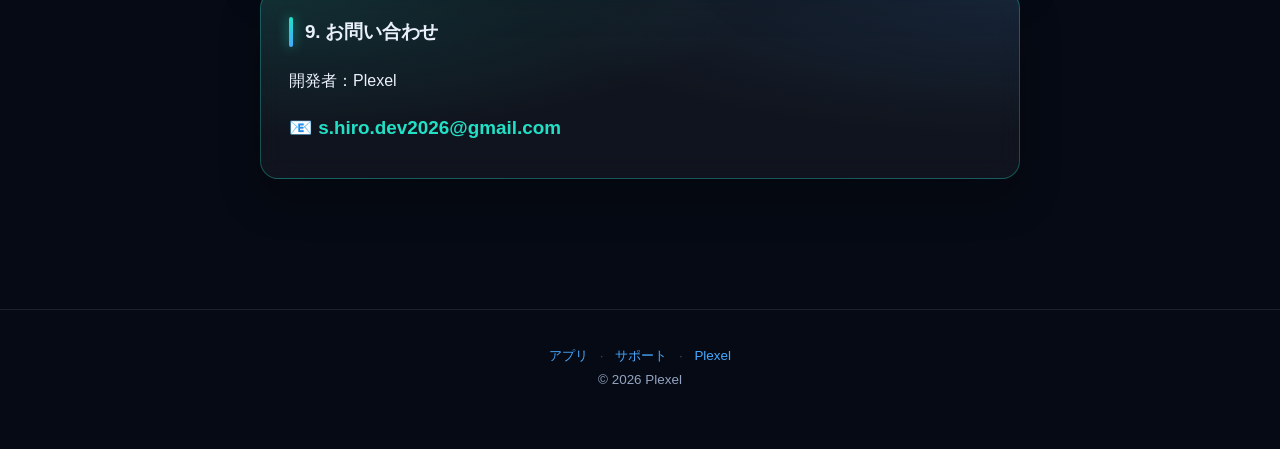
==== commit f9ad34af: "サポート/プライバシーのフッターを統一・Plexel表記に" ====
--- a/index.html
+++ b/index.html
@@ -108,7 +108,7 @@
 </main>
 
 <footer>
-  <a href="/catchlog/">アプリについて</a>
+  <a href="/catchlog/">アプリ</a>
   <span class="dot">·</span>
   <a href="./support.html">サポート</a>
   <span class="dot">·</span>
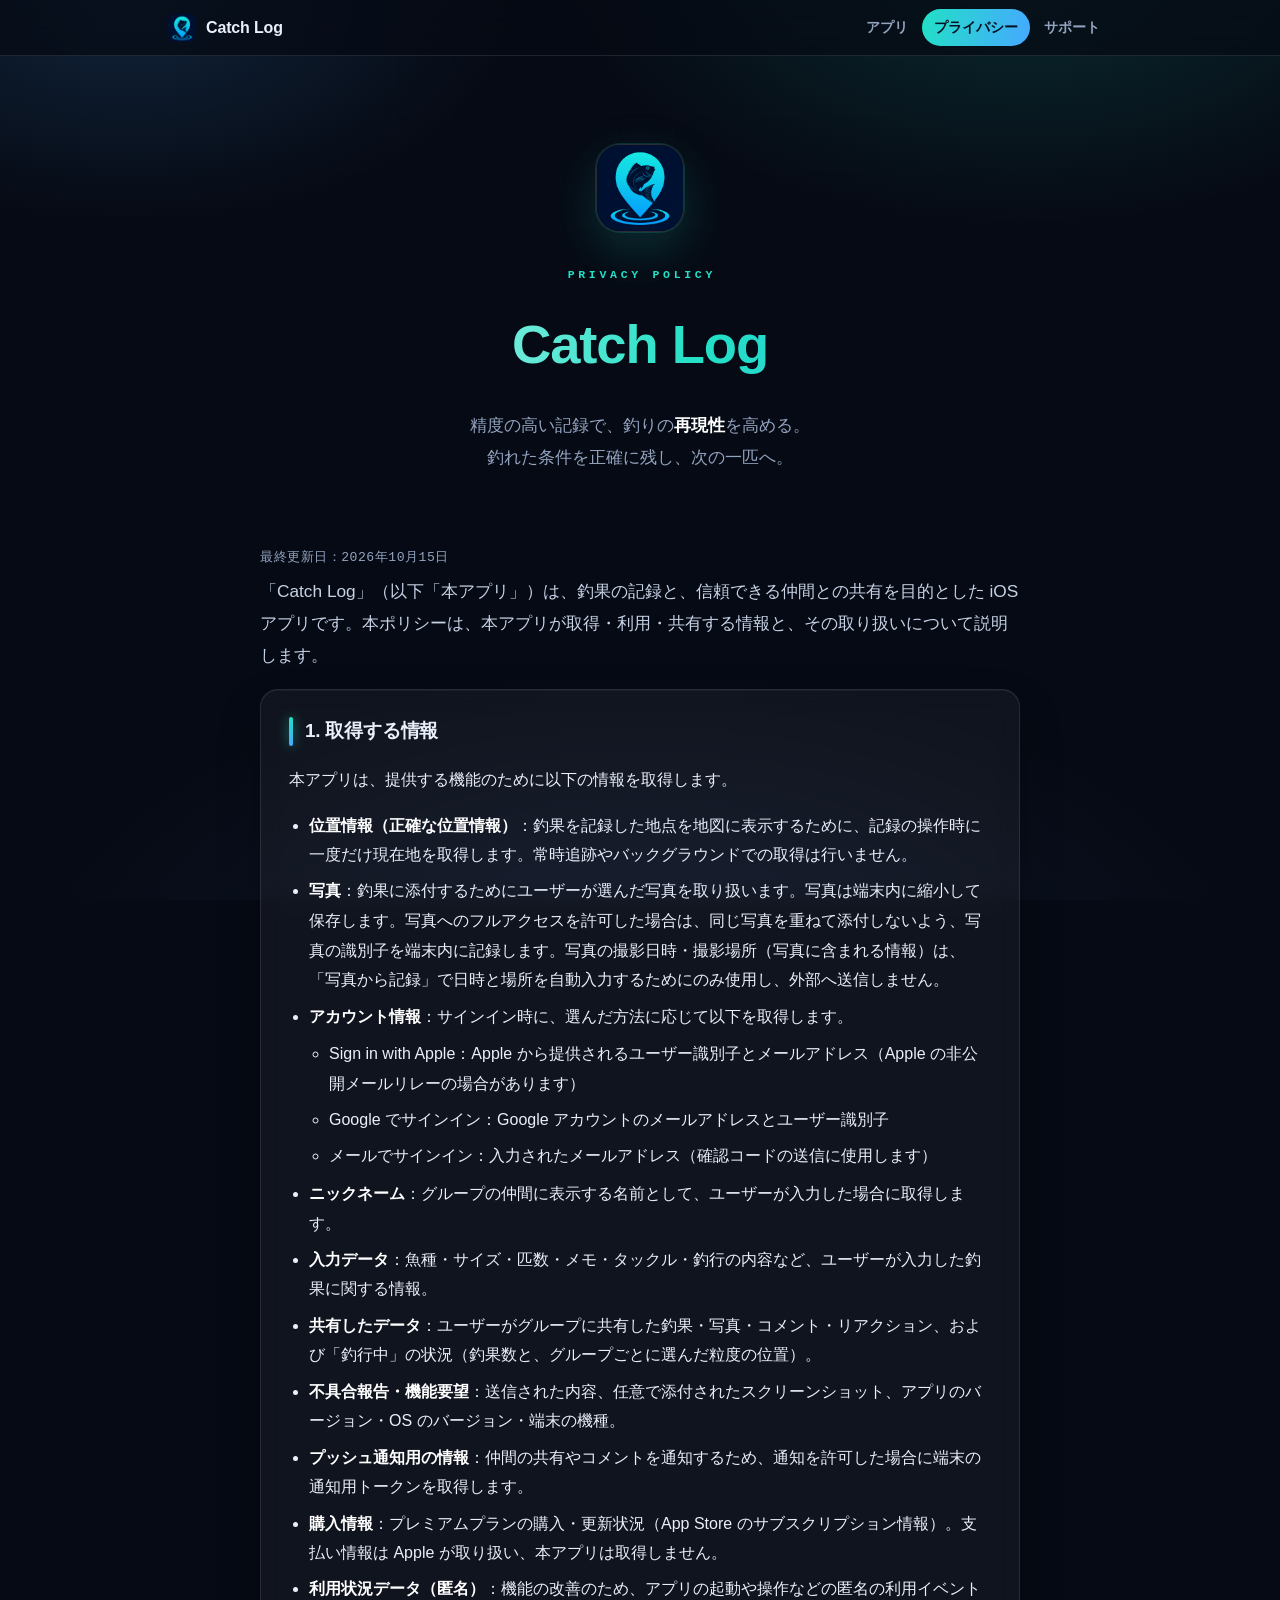
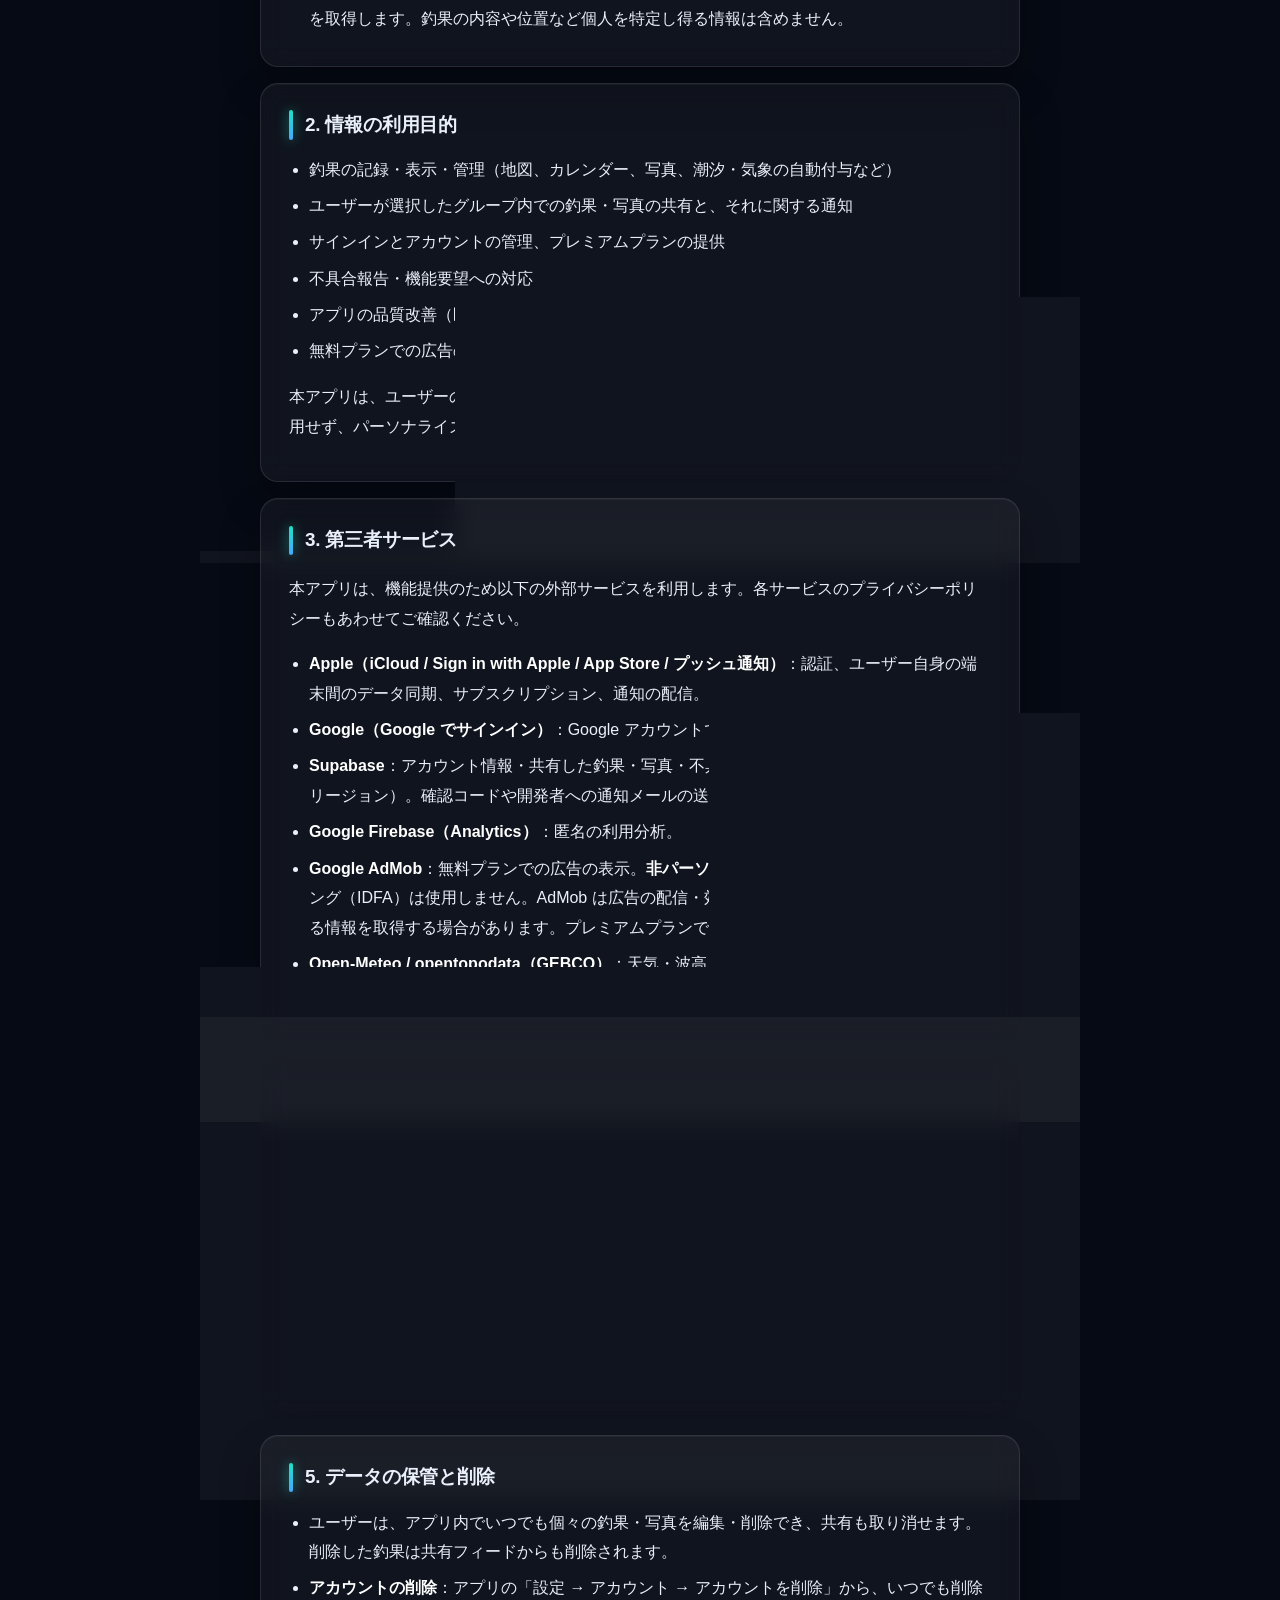
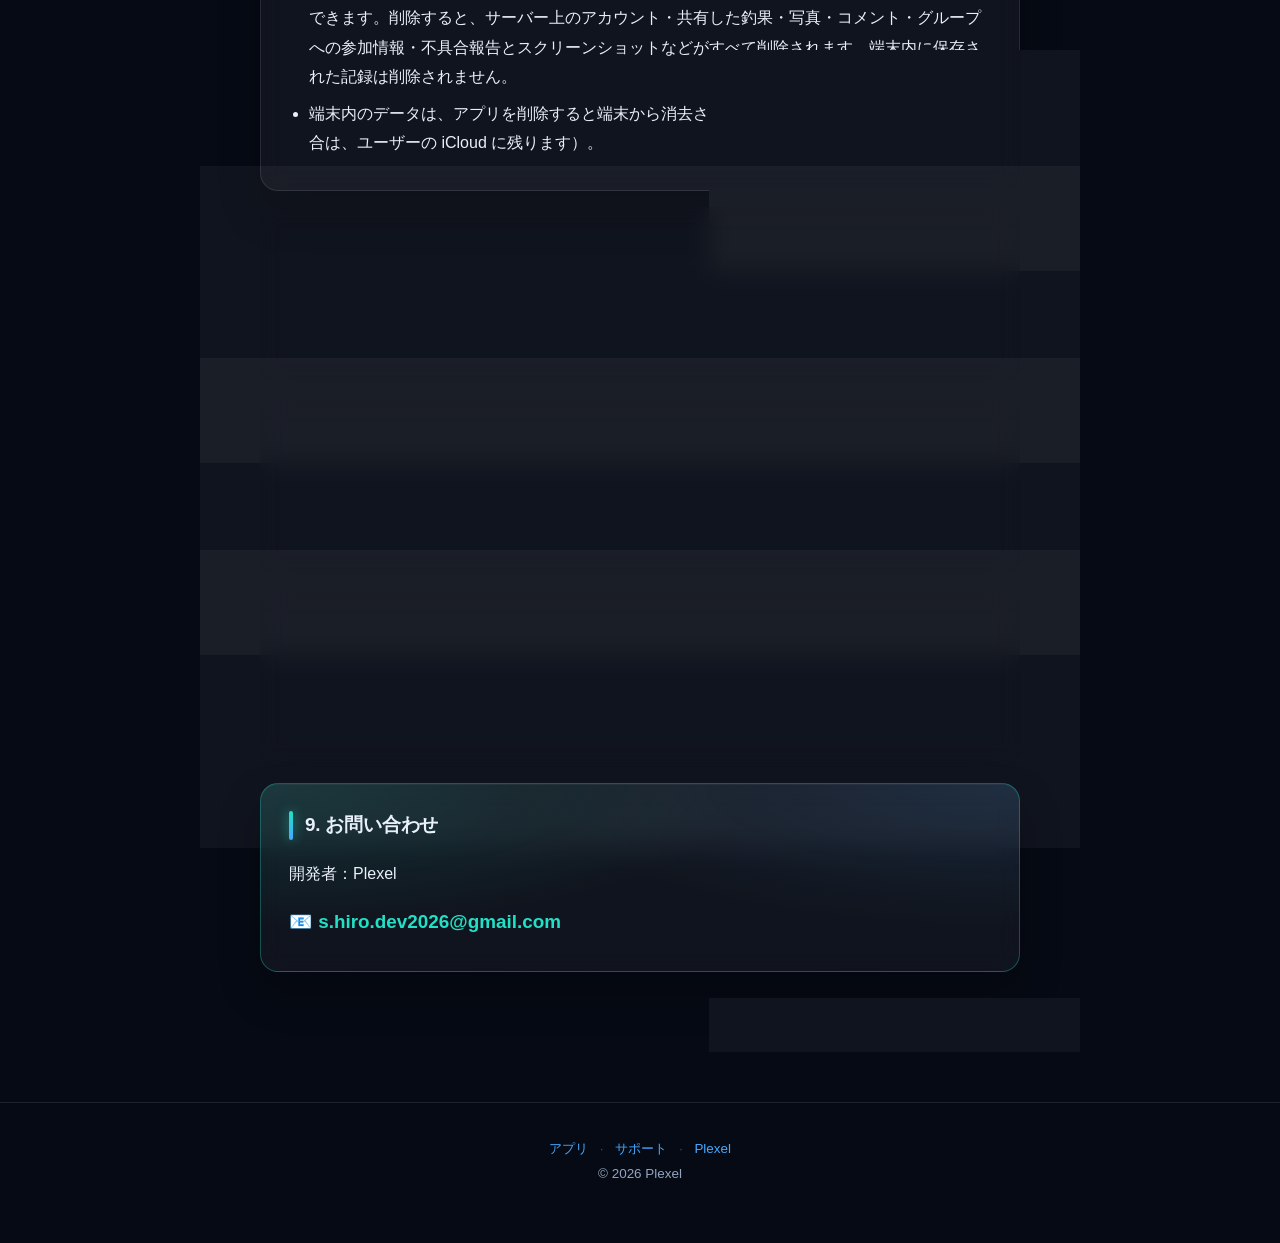
==== commit d5d51979: "プライバシーポリシーを現在の機能に合わせて更新(Google/メールサインイン・写真・共有・不具合報告・通知・購入情報・アプリ内アカウント削除。Crashlytics/国土地理院を削除)、サポートのア" ====
--- a/index.html
+++ b/index.html
@@ -29,61 +29,77 @@
 
 
 <main>
-  <p class="updated">最終更新日：2026年6月4日</p>
+  <p class="updated">最終更新日：2026年10月15日</p>
   <p class="lead">「Catch Log」（以下「本アプリ」）は、釣果の記録と、信頼できる仲間との共有を目的とした iOS アプリです。本ポリシーは、本アプリが取得・利用・共有する情報と、その取り扱いについて説明します。</p>
 
   <section class="card">
     <h2>1. 取得する情報</h2>
     <p>本アプリは、提供する機能のために以下の情報を取得します。</p>
     <ul>
-      <li><strong>位置情報（正確な位置情報）</strong>：釣果を記録した地点を地図に表示するために、記録時に現在地を取得します。位置情報は記録の操作時にのみ取得し、常時追跡は行いません。</li>
-      <li><strong>写真</strong>：釣果に添付する目的でのみ、ユーザーが選択・撮影した写真を取り扱います。</li>
-      <li><strong>アカウント情報</strong>：「Sign in with Apple」によるサインイン時に、Apple から提供されるユーザー識別子およびメールアドレス（Apple の非公開メールリレーの場合があります）を取得します。</li>
-      <li><strong>入力データ</strong>：魚種・サイズ・匹数・メモ・タックル等、ユーザーが入力した釣果に関する情報。</li>
+      <li><strong>位置情報（正確な位置情報）</strong>：釣果を記録した地点を地図に表示するために、記録の操作時に一度だけ現在地を取得します。常時追跡やバックグラウンドでの取得は行いません。</li>
+      <li><strong>写真</strong>：釣果に添付するためにユーザーが選んだ写真を取り扱います。写真は端末内に縮小して保存します。写真へのフルアクセスを許可した場合は、同じ写真を重ねて添付しないよう、写真の識別子を端末内に記録します。写真の撮影日時・撮影場所（写真に含まれる情報）は、「写真から記録」で日時と場所を自動入力するためにのみ使用し、外部へ送信しません。</li>
+      <li><strong>アカウント情報</strong>：サインイン時に、選んだ方法に応じて以下を取得します。
+        <ul>
+          <li>Sign in with Apple：Apple から提供されるユーザー識別子とメールアドレス（Apple の非公開メールリレーの場合があります）</li>
+          <li>Google でサインイン：Google アカウントのメールアドレスとユーザー識別子</li>
+          <li>メールでサインイン：入力されたメールアドレス（確認コードの送信に使用します）</li>
+        </ul>
+      </li>
+      <li><strong>ニックネーム</strong>：グループの仲間に表示する名前として、ユーザーが入力した場合に取得します。</li>
+      <li><strong>入力データ</strong>：魚種・サイズ・匹数・メモ・タックル・釣行の内容など、ユーザーが入力した釣果に関する情報。</li>
+      <li><strong>共有したデータ</strong>：ユーザーがグループに共有した釣果・写真・コメント・リアクション、および「釣行中」の状況（釣果数と、グループごとに選んだ粒度の位置）。</li>
+      <li><strong>不具合報告・機能要望</strong>：送信された内容、任意で添付されたスクリーンショット、アプリのバージョン・OS のバージョン・端末の機種。</li>
+      <li><strong>プッシュ通知用の情報</strong>：仲間の共有やコメントを通知するため、通知を許可した場合に端末の通知用トークンを取得します。</li>
+      <li><strong>購入情報</strong>：プレミアムプランの購入・更新状況（App Store のサブスクリプション情報）。支払い情報は Apple が取り扱い、本アプリは取得しません。</li>
       <li><strong>利用状況データ（匿名）</strong>：機能の改善のため、アプリの起動や操作などの匿名の利用イベントを取得します。釣果の内容や位置など個人を特定し得る情報は含めません。</li>
-      <li><strong>クラッシュ・診断データ</strong>：不具合の原因調査のため、クラッシュ情報・端末種別・OS バージョン・アプリバージョン等を取得します。</li>
     </ul>
   </section>
 
   <section class="card">
     <h2>2. 情報の利用目的</h2>
     <ul>
-      <li>釣果の記録・表示・管理（地図、カレンダー、潮汐・気象の自動付与など）</li>
-      <li>ユーザーが選択したグループ内での釣果の共有</li>
-      <li>アプリの品質改善・不具合対応（利用分析・クラッシュ解析）</li>
-      <li>広告の表示（非パーソナライズ広告。詳細は第3項）</li>
+      <li>釣果の記録・表示・管理（地図、カレンダー、写真、潮汐・気象の自動付与など）</li>
+      <li>ユーザーが選択したグループ内での釣果・写真の共有と、それに関する通知</li>
+      <li>サインインとアカウントの管理、プレミアムプランの提供</li>
+      <li>不具合報告・機能要望への対応</li>
+      <li>アプリの品質改善（匿名の利用分析）</li>
+      <li>無料プランでの広告の表示（非パーソナライズ広告。詳細は第3項）</li>
     </ul>
-    <p>本アプリは、ユーザーの情報を<strong>広告目的のトラッキングには使用しません</strong>（広告識別子 IDFA を使用していません）。</p>
+    <p>本アプリは、ユーザーの情報を<strong>広告目的のトラッキングには使用しません</strong>（広告識別子 IDFA を使用せず、パーソナライズされていない広告のみを表示します）。</p>
   </section>
 
   <section class="card">
     <h2>3. 第三者サービス</h2>
     <p>本アプリは、機能提供のため以下の外部サービスを利用します。各サービスのプライバシーポリシーもあわせてご確認ください。</p>
     <ul>
-      <li><strong>Apple（iCloud / Sign in with Apple）</strong>：認証および端末間のデータ同期。</li>
-      <li><strong>Supabase</strong>：釣果データ・写真・アカウント情報の保存。</li>
-      <li><strong>Google Firebase（Analytics / Crashlytics）</strong>：匿名の利用分析・クラッシュ解析。</li>
-      <li><strong>Google AdMob</strong>：アプリ内広告の配信。<strong>非パーソナライズ広告</strong>として配信し、トラッキング（IDFA）は使用しません。プレミアムプランでは広告は表示されません。</li>
-      <li><strong>Open-Meteo / 国土地理院 / opentopodata（GEBCO）</strong>：潮汐・天気・波高・水深などの環境情報を取得するため、記録地点の座標を送信します。これらに個人を特定する情報は送信しません。</li>
+      <li><strong>Apple（iCloud / Sign in with Apple / App Store / プッシュ通知）</strong>：認証、ユーザー自身の端末間のデータ同期、サブスクリプション、通知の配信。</li>
+      <li><strong>Google（Google でサインイン）</strong>：Google アカウントでの認証。</li>
+      <li><strong>Supabase</strong>：アカウント情報・共有した釣果・写真・不具合報告などの保存（サーバーは日本リージョン）。確認コードや開発者への通知メールの送信にも使用します。</li>
+      <li><strong>Google Firebase（Analytics）</strong>：匿名の利用分析。</li>
+      <li><strong>Google AdMob</strong>：無料プランでの広告の表示。<strong>非パーソナライズ広告</strong>として配信し、トラッキング（IDFA）は使用しません。AdMob は広告の配信・効果測定のため、端末やアプリに関する情報を取得する場合があります。プレミアムプランでは広告は表示されません。</li>
+      <li><strong>Open-Meteo / opentopodata（GEBCO）</strong>：天気・波高・水深などの環境情報を取得するため、記録地点の座標と日時を送信します。これらに個人を特定する情報は送信しません。</li>
     </ul>
   </section>
 
   <section class="card">
     <h2>4. 情報の共有</h2>
     <ul>
-      <li>釣果は、ユーザーが<strong>明示的に共有を選択した場合に限り</strong>、招待した身内グループのメンバーにのみ共有されます。</li>
+      <li>釣果・写真は、ユーザーが<strong>明示的に共有を選んだ場合に限り</strong>、参加しているグループのメンバーにのみ共有されます。一般公開の機能はありません。</li>
       <li>共有時の位置は、グループごとに「正確な位置」「エリア名のみ」「見せない」から選べ、ポイントを守れる設計です。</li>
-      <li>上記および本ポリシーに記載のない第三者へ、ユーザーの個人情報を販売・提供することはありません。</li>
+      <li>写真は、プレミアムプランで「仲間に共有」をオンにしたものだけがサーバーに送信されます。それ以外の写真は端末内にのみ保存されます。</li>
+      <li>法令に基づく場合を除き、上記および本ポリシーに記載のない第三者へ、ユーザーの個人情報を販売・提供することはありません。</li>
     </ul>
   </section>
 
   <section class="card">
     <h2>5. データの保管と削除</h2>
     <ul>
-      <li>ユーザーは、アプリ内でいつでも個々の釣果を編集・削除できます。削除した釣果は共有フィードからも削除されます。</li>
-      <li>アカウントおよび関連データの削除をご希望の場合は、下記の連絡先までご連絡ください。すみやかに対応します。</li>
+      <li>ユーザーは、アプリ内でいつでも個々の釣果・写真を編集・削除でき、共有も取り消せます。削除した釣果は共有フィードからも削除されます。</li>
+      <li><strong>アカウントの削除</strong>：アプリの「設定 → アカウント → アカウントを削除」から、いつでも削除できます。削除すると、サーバー上のアカウント・共有した釣果・写真・コメント・グループへの参加情報・不具合報告とスクリーンショットなどがすべて削除されます。端末内に保存された記録は削除されません。</li>
+      <li>端末内のデータは、アプリを削除すると端末から消去されます（iCloud 同期を利用している場合は、ユーザーの iCloud に残ります）。</li>
     </ul>
   </section>
+
 
   <section class="card">
     <h2>6. お子様のプライバシー</h2>
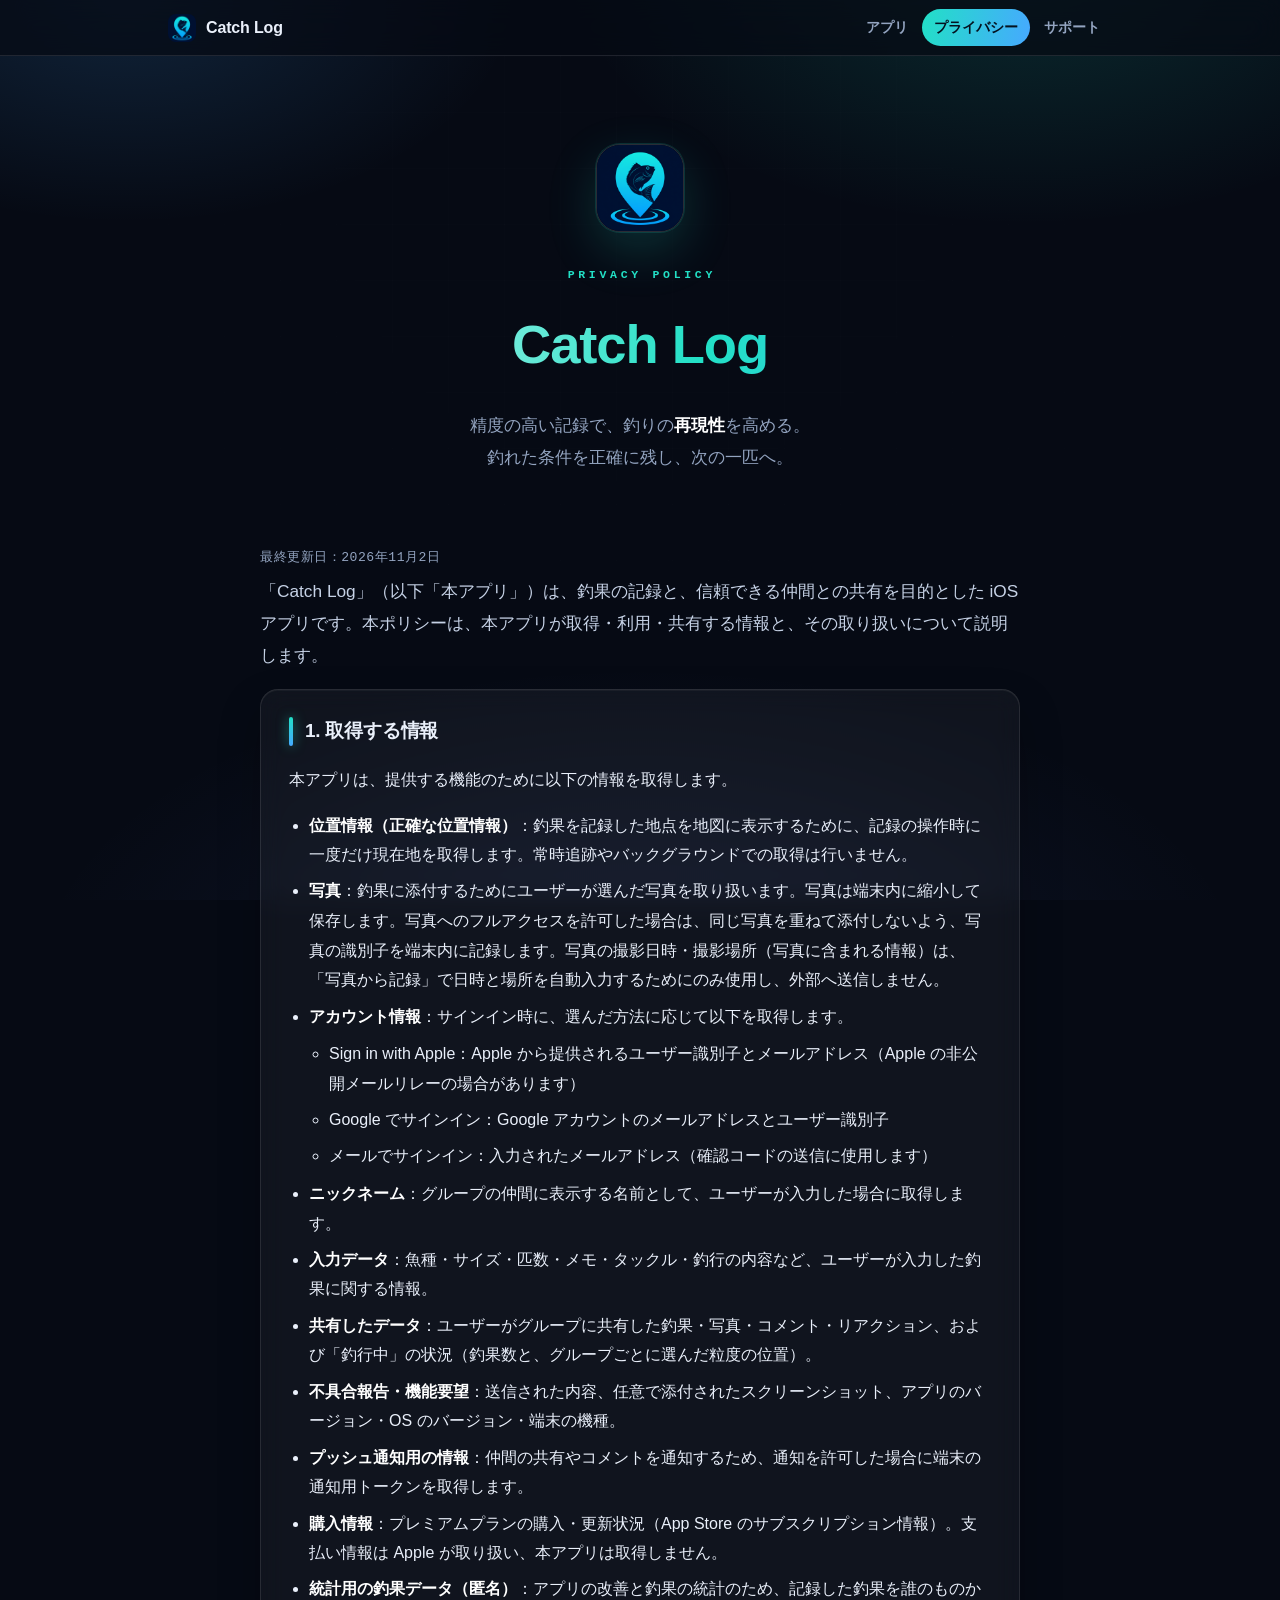
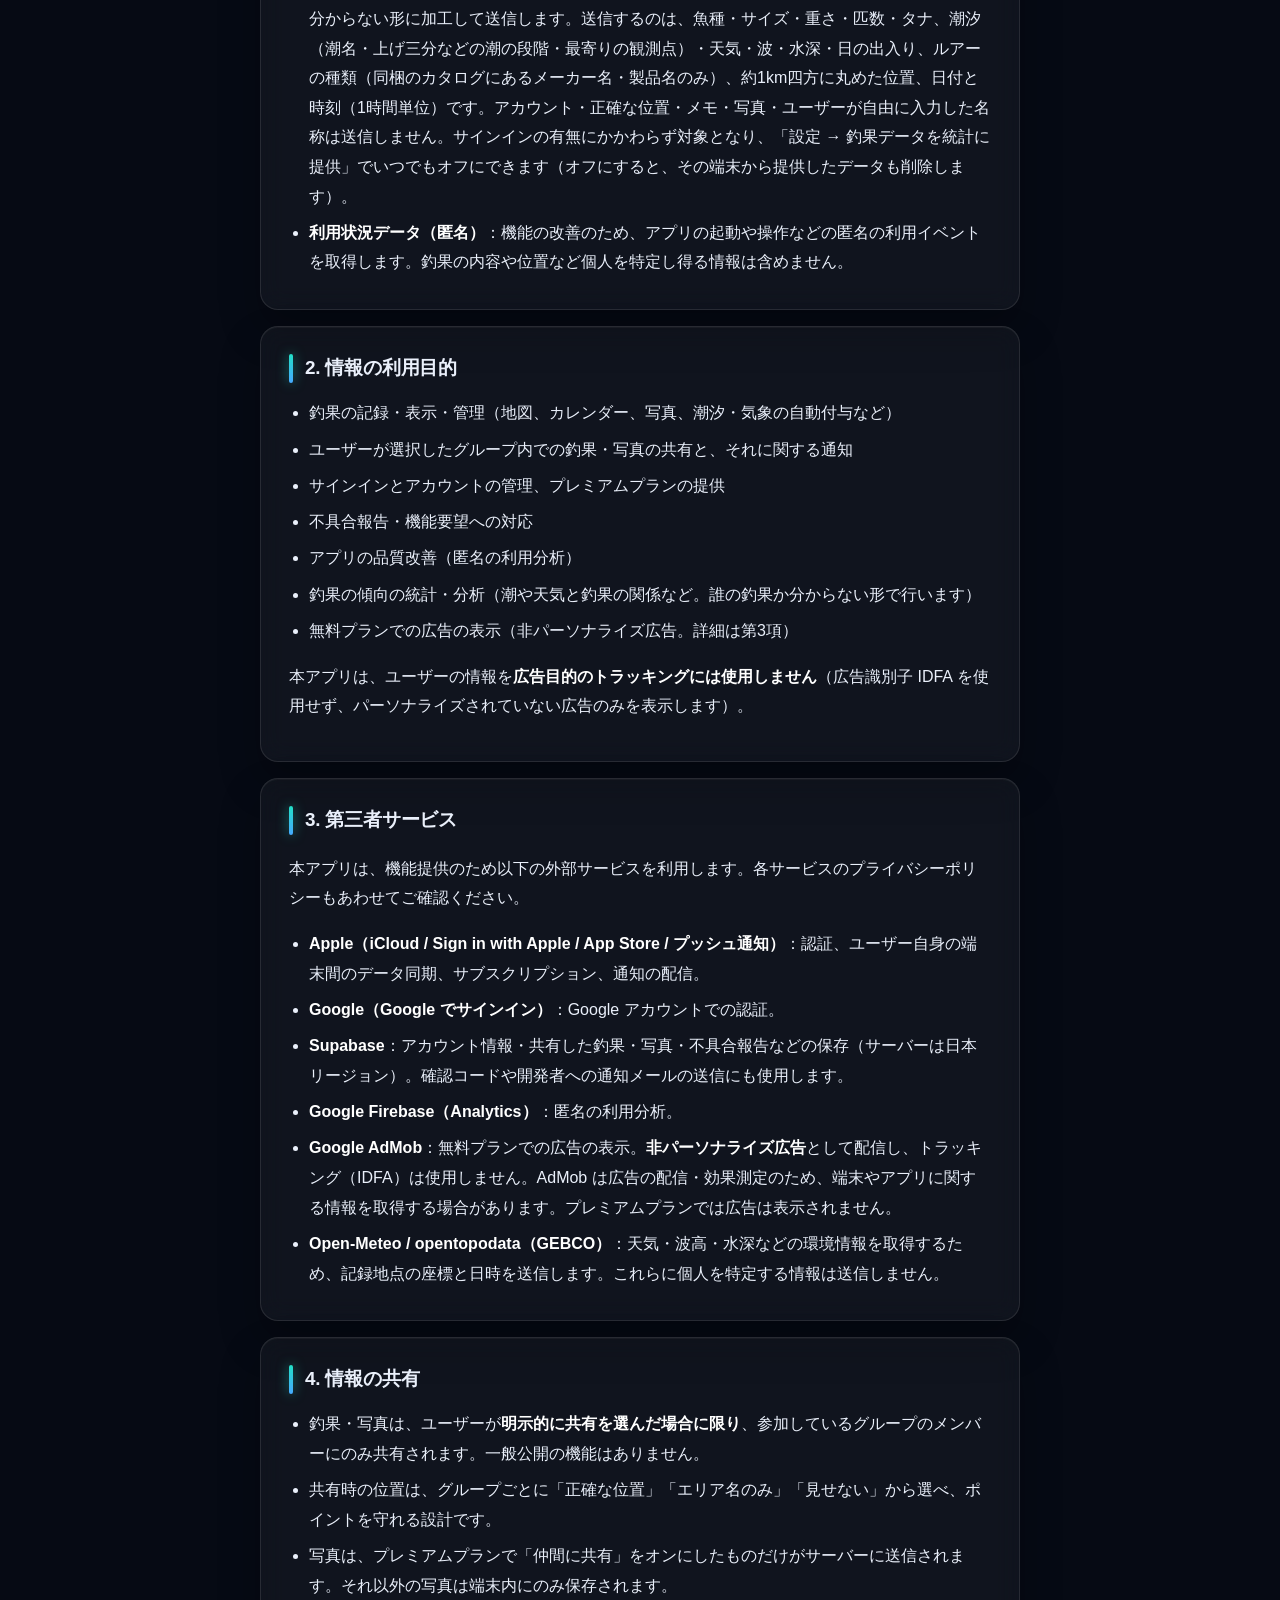
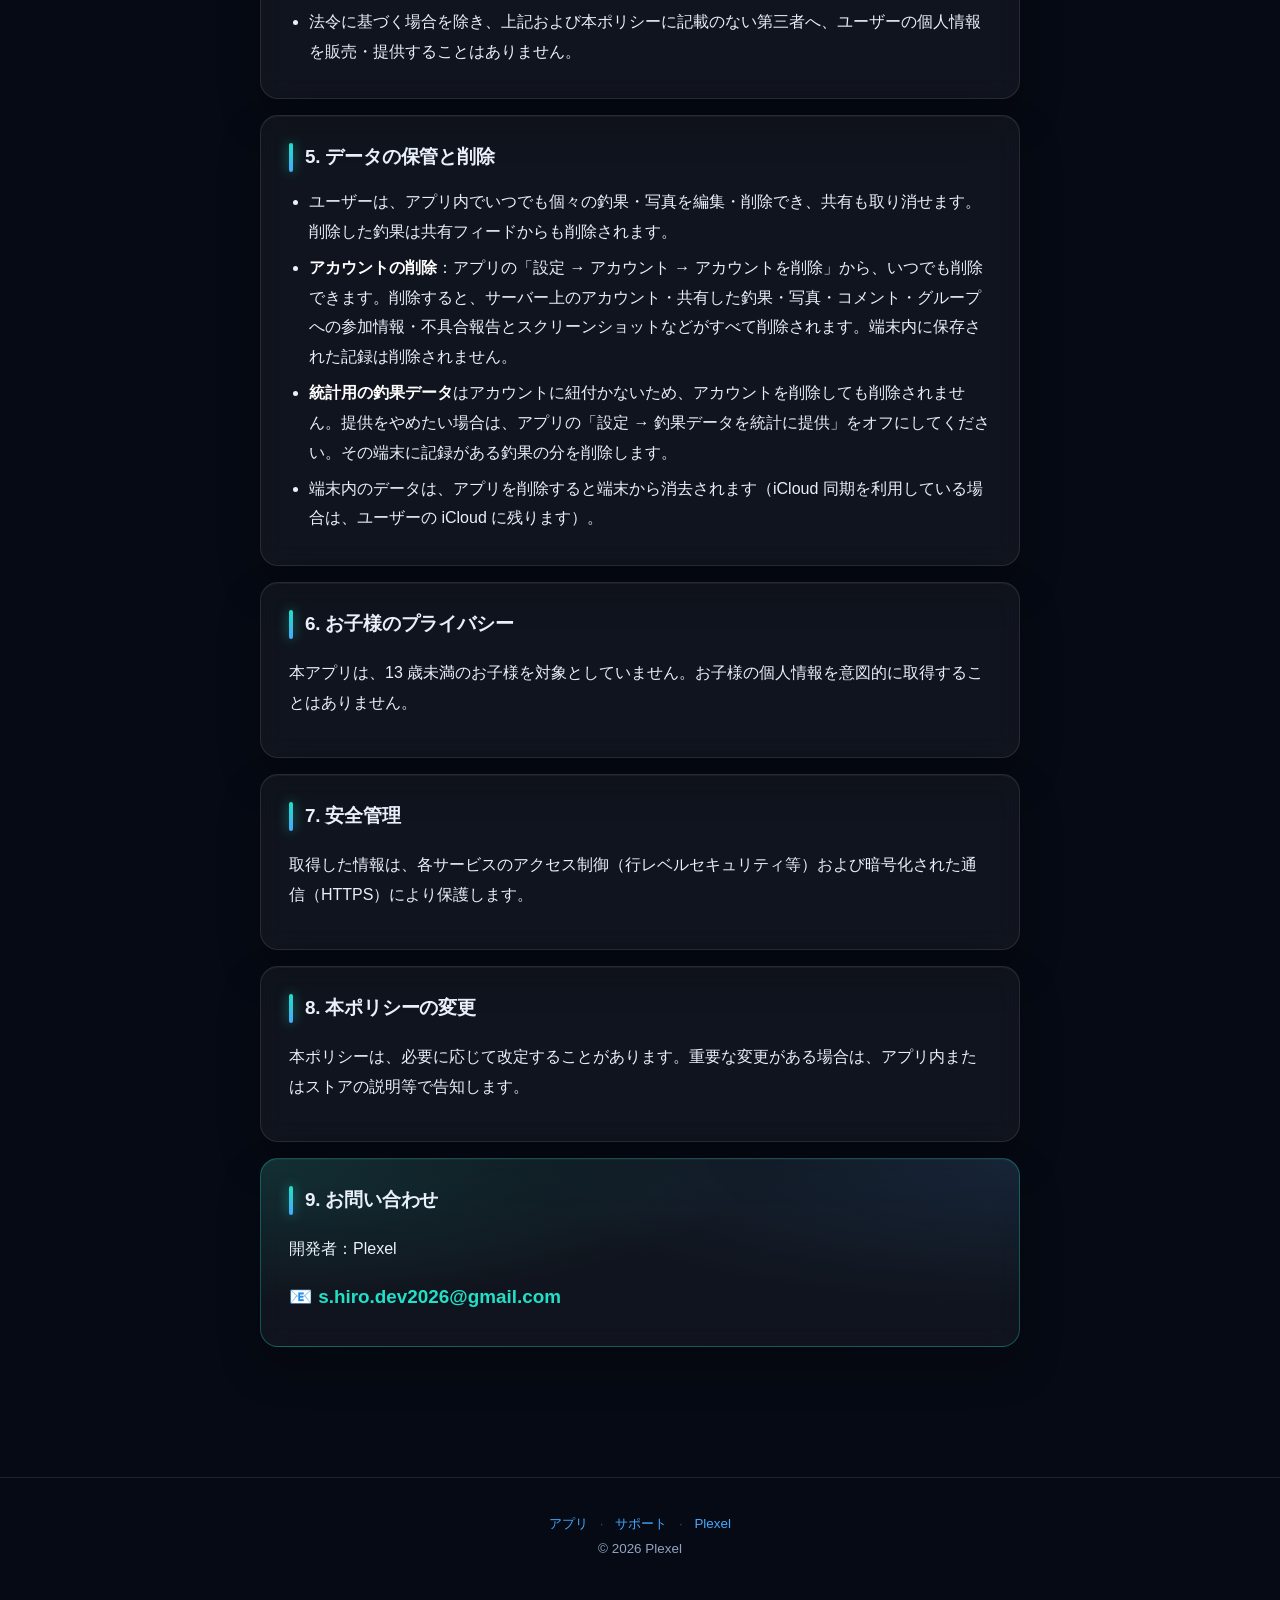
==== commit c22726af: "統計用の匿名化した釣果データについて追記（1.0.2 の公開時に push） Co-Authored-By: Claude Opus 5.5 <noreply@anthropic.com> Claud" ====
--- a/index.html
+++ b/index.html
@@ -29,7 +29,7 @@
 
 
 <main>
-  <p class="updated">最終更新日：2026年10月15日</p>
+  <p class="updated">最終更新日：2026年11月2日</p>
   <p class="lead">「Catch Log」（以下「本アプリ」）は、釣果の記録と、信頼できる仲間との共有を目的とした iOS アプリです。本ポリシーは、本アプリが取得・利用・共有する情報と、その取り扱いについて説明します。</p>
 
   <section class="card">
@@ -51,6 +51,7 @@
       <li><strong>不具合報告・機能要望</strong>：送信された内容、任意で添付されたスクリーンショット、アプリのバージョン・OS のバージョン・端末の機種。</li>
       <li><strong>プッシュ通知用の情報</strong>：仲間の共有やコメントを通知するため、通知を許可した場合に端末の通知用トークンを取得します。</li>
       <li><strong>購入情報</strong>：プレミアムプランの購入・更新状況（App Store のサブスクリプション情報）。支払い情報は Apple が取り扱い、本アプリは取得しません。</li>
+      <li><strong>統計用の釣果データ（匿名）</strong>：アプリの改善と釣果の統計のため、記録した釣果を誰のものか分からない形に加工して送信します。送信するのは、魚種・サイズ・重さ・匹数・タナ、潮汐（潮名・上げ三分などの潮の段階・最寄りの観測点）・天気・波・水深・日の出入り、ルアーの種類（同梱のカタログにあるメーカー名・製品名のみ）、約1km四方に丸めた位置、日付と時刻（1時間単位）です。アカウント・正確な位置・メモ・写真・ユーザーが自由に入力した名称は送信しません。サインインの有無にかかわらず対象となり、「設定 → 釣果データを統計に提供」でいつでもオフにできます（オフにすると、その端末から提供したデータも削除します）。</li>
       <li><strong>利用状況データ（匿名）</strong>：機能の改善のため、アプリの起動や操作などの匿名の利用イベントを取得します。釣果の内容や位置など個人を特定し得る情報は含めません。</li>
     </ul>
   </section>
@@ -63,6 +64,7 @@
       <li>サインインとアカウントの管理、プレミアムプランの提供</li>
       <li>不具合報告・機能要望への対応</li>
       <li>アプリの品質改善（匿名の利用分析）</li>
+      <li>釣果の傾向の統計・分析（潮や天気と釣果の関係など。誰の釣果か分からない形で行います）</li>
       <li>無料プランでの広告の表示（非パーソナライズ広告。詳細は第3項）</li>
     </ul>
     <p>本アプリは、ユーザーの情報を<strong>広告目的のトラッキングには使用しません</strong>（広告識別子 IDFA を使用せず、パーソナライズされていない広告のみを表示します）。</p>
@@ -96,6 +98,7 @@
     <ul>
       <li>ユーザーは、アプリ内でいつでも個々の釣果・写真を編集・削除でき、共有も取り消せます。削除した釣果は共有フィードからも削除されます。</li>
       <li><strong>アカウントの削除</strong>：アプリの「設定 → アカウント → アカウントを削除」から、いつでも削除できます。削除すると、サーバー上のアカウント・共有した釣果・写真・コメント・グループへの参加情報・不具合報告とスクリーンショットなどがすべて削除されます。端末内に保存された記録は削除されません。</li>
+      <li><strong>統計用の釣果データ</strong>はアカウントに紐付かないため、アカウントを削除しても削除されません。提供をやめたい場合は、アプリの「設定 → 釣果データを統計に提供」をオフにしてください。その端末に記録がある釣果の分を削除します。</li>
       <li>端末内のデータは、アプリを削除すると端末から消去されます（iCloud 同期を利用している場合は、ユーザーの iCloud に残ります）。</li>
     </ul>
   </section>
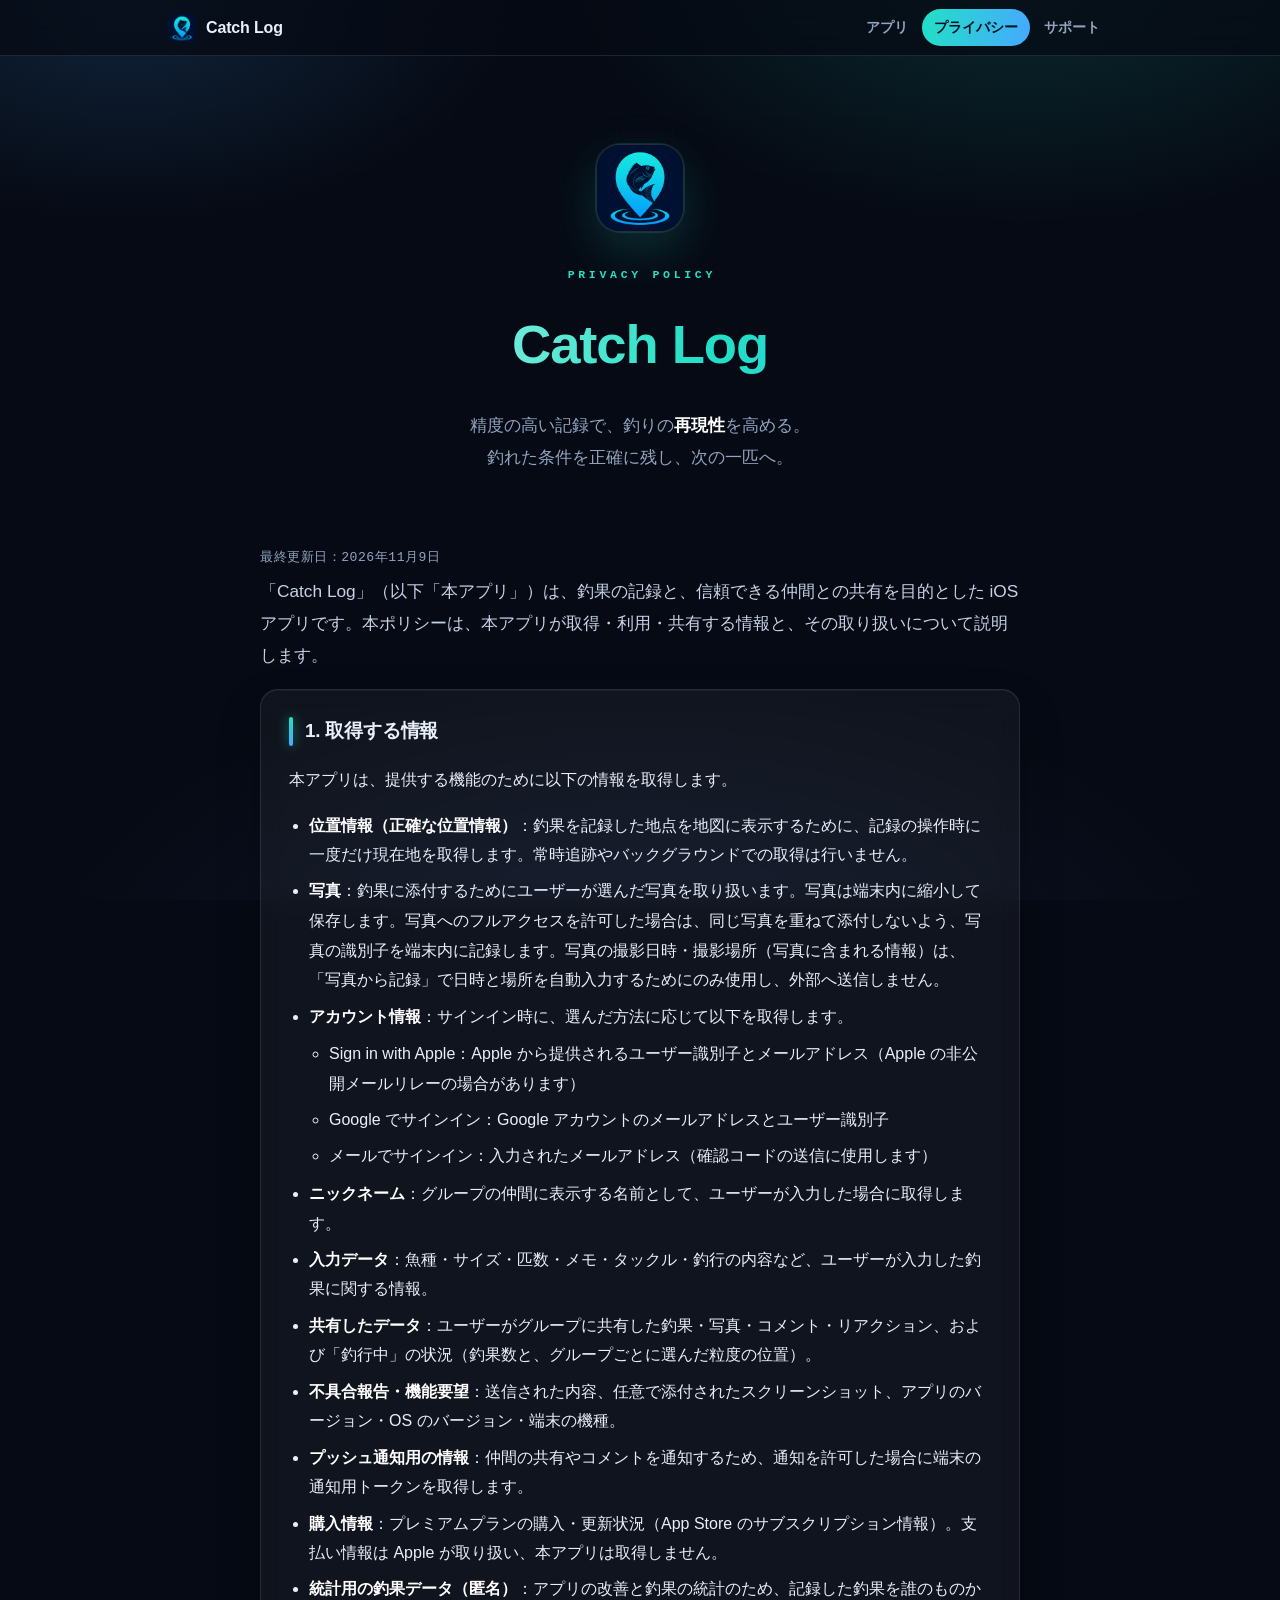
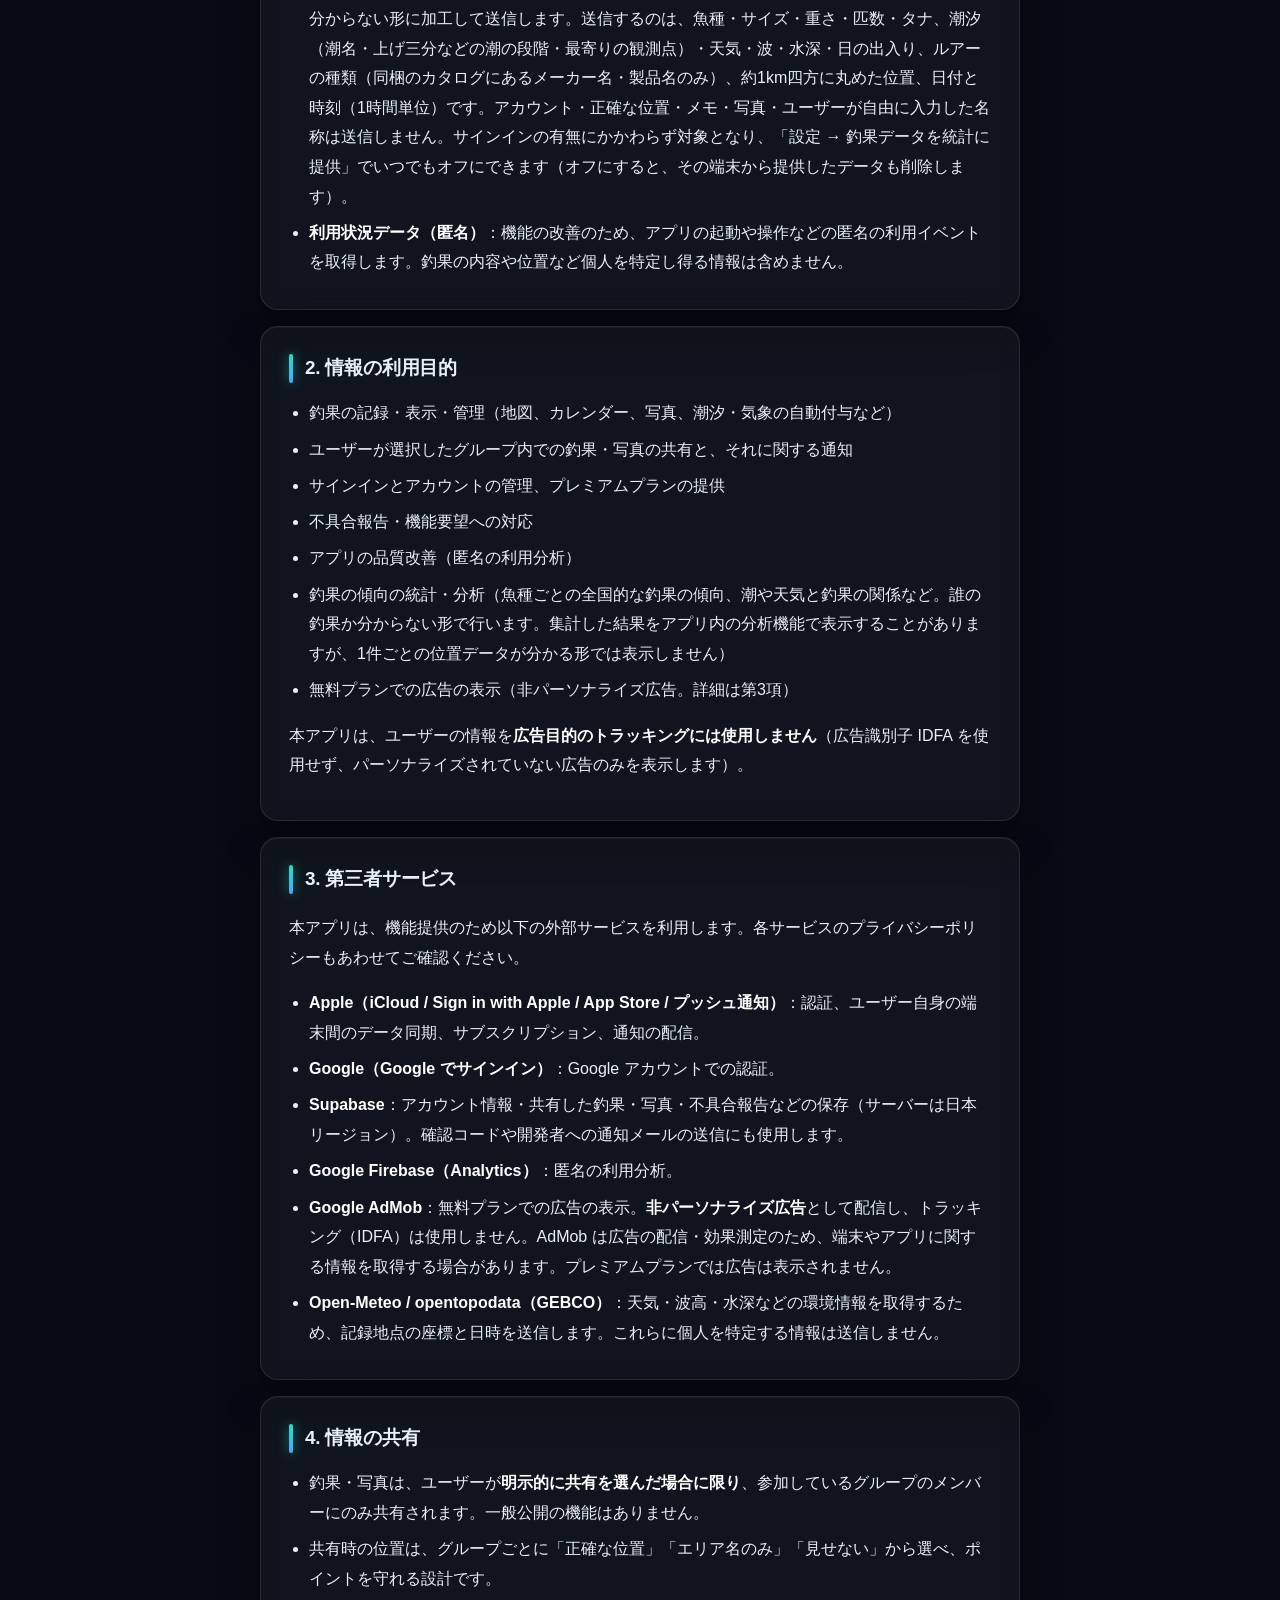
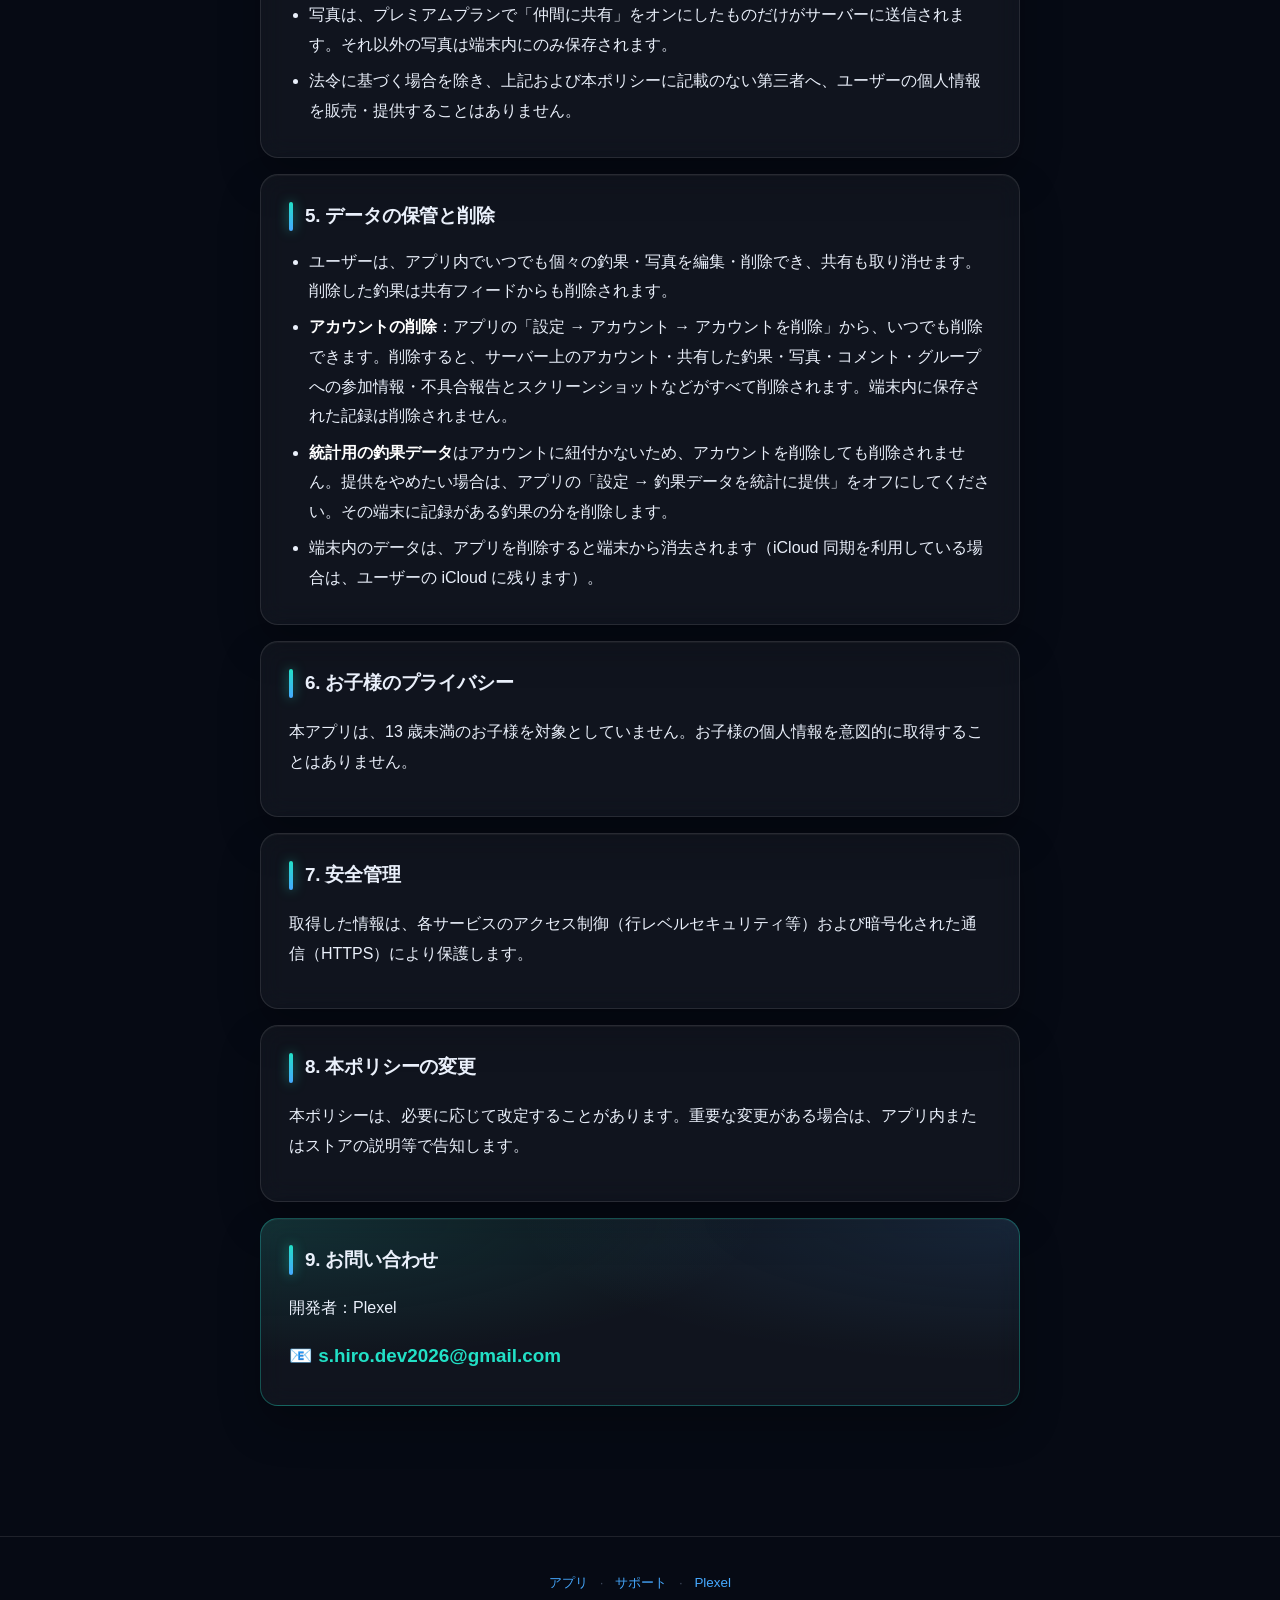
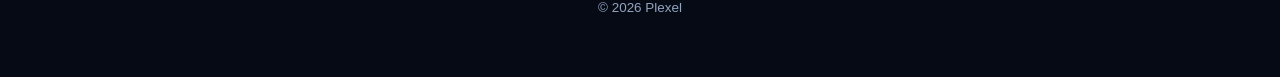
==== commit abe8b082: "統計の集計結果をアプリ内で表示する場合について追記（1.0.3 の公開時に push） Co-Authored-By: Claude Opus 5.5 <noreply@anthropic.com> " ====
--- a/index.html
+++ b/index.html
@@ -29,7 +29,7 @@
 
 
 <main>
-  <p class="updated">最終更新日：2026年11月2日</p>
+  <p class="updated">最終更新日：2026年11月9日</p>
   <p class="lead">「Catch Log」（以下「本アプリ」）は、釣果の記録と、信頼できる仲間との共有を目的とした iOS アプリです。本ポリシーは、本アプリが取得・利用・共有する情報と、その取り扱いについて説明します。</p>
 
   <section class="card">
@@ -64,7 +64,7 @@
       <li>サインインとアカウントの管理、プレミアムプランの提供</li>
       <li>不具合報告・機能要望への対応</li>
       <li>アプリの品質改善（匿名の利用分析）</li>
-      <li>釣果の傾向の統計・分析（潮や天気と釣果の関係など。誰の釣果か分からない形で行います）</li>
+      <li>釣果の傾向の統計・分析（魚種ごとの全国的な釣果の傾向、潮や天気と釣果の関係など。誰の釣果か分からない形で行います。集計した結果をアプリ内の分析機能で表示することがありますが、1件ごとの位置データが分かる形では表示しません）</li>
       <li>無料プランでの広告の表示（非パーソナライズ広告。詳細は第3項）</li>
     </ul>
     <p>本アプリは、ユーザーの情報を<strong>広告目的のトラッキングには使用しません</strong>（広告識別子 IDFA を使用せず、パーソナライズされていない広告のみを表示します）。</p>
